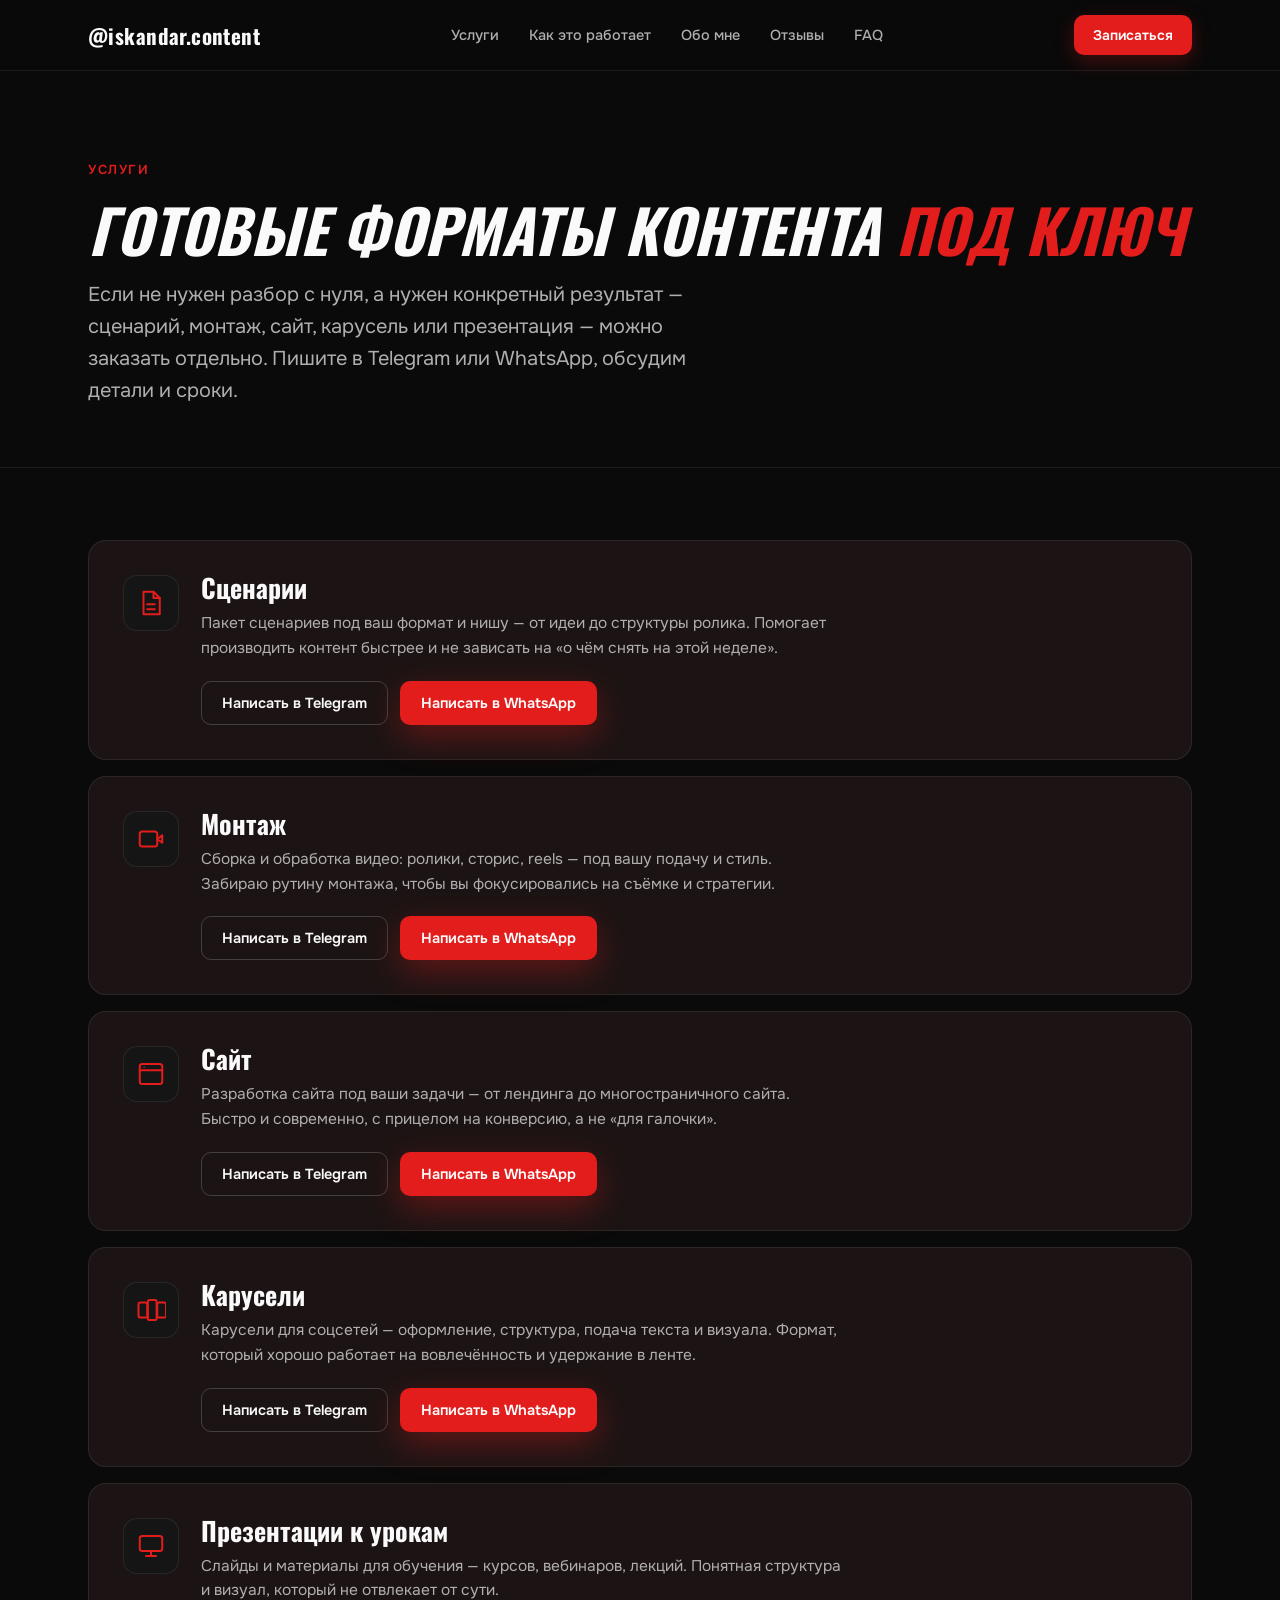
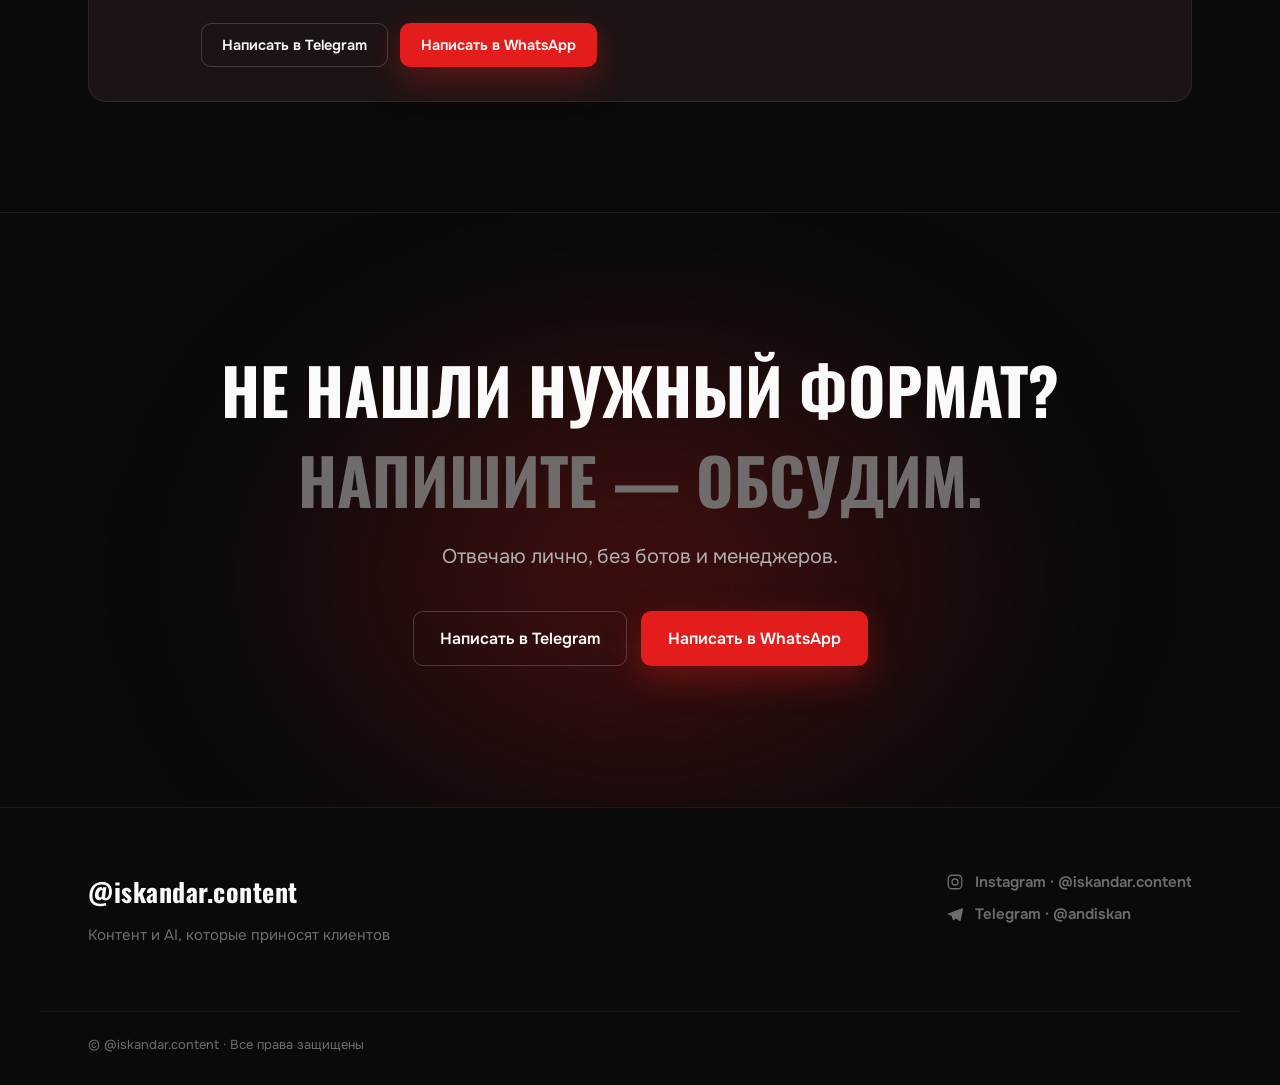
==== uslugi.html @ f9797724 "Split into two pages: index.html (consultation) + uslugi.html (services with Telegram/WhatsApp order" ====
<!DOCTYPE html>
<html lang="ru">
<head>
<meta charset="UTF-8">
<meta name="viewport" content="width=device-width, initial-scale=1.0">
<title>Услуги — Искандар | Контент-маркетолог · AI-специалист</title>
<meta name="description" content="Сценарии, монтаж, сайты, карусели и презентации к урокам — заказать можно в Telegram или WhatsApp.">
<link rel="preconnect" href="https://fonts.googleapis.com">
<link rel="preconnect" href="https://fonts.gstatic.com" crossorigin>
<link href="https://fonts.googleapis.com/css2?family=Oswald:wght@500;600;700;800&family=Onest:wght@400;500;600;700&display=swap" rel="stylesheet">
<link rel="stylesheet" href="css/style.css">
</head>
<body>

<!-- ============ HEADER ============ -->
<header class="site-header">
  <div class="wrap header-inner">
    <a href="index.html#top" class="logo">@iskandar.content</a>
    <nav class="main-nav">
      <a href="uslugi.html#top" class="nav-link">
        <span class="nav-link-label">Услуги</span>
        <span class="nav-link-popup"><span class="nav-link-popup-inner">
          <svg width="20" height="20" viewBox="0 0 24 24" fill="none" stroke="#E31C1C" stroke-width="1.7" stroke-linecap="round" stroke-linejoin="round"><rect x="3" y="7" width="18" height="13" rx="2"/><path d="M8 7V5a2 2 0 0 1 2-2h4a2 2 0 0 1 2 2v2"/></svg>
        </span></span>
      </a>
      <a href="index.html#process" class="nav-link">
        <span class="nav-link-label">Как это работает</span>
        <span class="nav-link-popup"><span class="nav-link-popup-inner">
          <svg width="20" height="20" viewBox="0 0 24 24" fill="none" stroke="#E31C1C" stroke-width="1.7" stroke-linecap="round" stroke-linejoin="round"><circle cx="12" cy="12" r="9"/><path d="m10 8 4 4-4 4"/></svg>
        </span></span>
      </a>
      <a href="index.html#about" class="nav-link">
        <span class="nav-link-label">Обо мне</span>
        <span class="nav-link-popup"><span class="nav-link-popup-inner">
          <svg width="20" height="20" viewBox="0 0 24 24" fill="none" stroke="#E31C1C" stroke-width="1.7" stroke-linecap="round" stroke-linejoin="round"><circle cx="12" cy="8" r="4"/><path d="M4 20c0-4.4 3.6-6 8-6s8 1.6 8 6"/></svg>
        </span></span>
      </a>
      <a href="index.html#objections" class="nav-link">
        <span class="nav-link-label">Отзывы</span>
        <span class="nav-link-popup"><span class="nav-link-popup-inner">
          <svg width="20" height="20" viewBox="0 0 24 24" fill="none" stroke="#E31C1C" stroke-width="1.7" stroke-linecap="round" stroke-linejoin="round"><path d="M4 5h16v11H8l-4 4V5Z"/></svg>
        </span></span>
      </a>
      <a href="index.html#faq" class="nav-link">
        <span class="nav-link-label">FAQ</span>
        <span class="nav-link-popup"><span class="nav-link-popup-inner">
          <svg width="20" height="20" viewBox="0 0 24 24" fill="none" stroke="#E31C1C" stroke-width="1.7" stroke-linecap="round" stroke-linejoin="round"><circle cx="12" cy="12" r="9"/><path d="M9.2 9a2.8 2.8 0 1 1 4.6 2.1c-.9.7-1.3 1.2-1.3 2.4"/><circle cx="12" cy="17" r="0.6" fill="#E31C1C" stroke="none"/></svg>
        </span></span>
      </a>
    </nav>
    <a href="https://t.me/andiskan" target="_blank" rel="noopener" class="btn btn-primary btn-sm">Записаться</a>
  </div>
</header>

<main id="top">

  <!-- ============ SERVICES HERO ============ -->
  <section class="services-hero">
    <div class="wrap">
      <div class="eyebrow" data-reveal>Услуги</div>
      <h1 data-reveal style="--delay:60ms">Готовые форматы контента <span class="accent-text">под ключ</span></h1>
      <p class="lead" data-reveal style="--delay:120ms">Если не нужен разбор с нуля, а нужен конкретный результат — сценарий, монтаж, сайт, карусель или презентация — можно заказать отдельно. Пишите в Telegram или WhatsApp, обсудим детали и сроки.</p>
    </div>
  </section>

  <!-- ============ SERVICES LIST ============ -->
  <section class="services-list">
    <div class="wrap services-list-inner">

      <div class="service-block" data-reveal>
        <div class="service-block-icon">
          <svg width="30" height="30" viewBox="0 0 24 24" fill="none" stroke="#E31C1C" stroke-width="1.6" stroke-linecap="round" stroke-linejoin="round"><path d="M14 3v5h5"/><path d="M6 3h8l5 5v13H6z"/><path d="M9 13h6M9 17h6"/></svg>
        </div>
        <div class="service-block-body">
          <h2>Сценарии</h2>
          <p>Пакет сценариев под ваш формат и нишу — от идеи до структуры ролика. Помогает производить контент быстрее и не зависать на «о чём снять на этой неделе».</p>
          <div class="service-block-cta">
            <a href="https://t.me/andiskan" target="_blank" rel="noopener" class="btn btn-outline">Написать в Telegram</a>
            <a href="https://wa.me/992874570606" target="_blank" rel="noopener" class="btn btn-primary" data-wa-service="Сценарии">Написать в WhatsApp</a>
          </div>
        </div>
      </div>

      <div class="service-block" data-reveal style="--delay:60ms">
        <div class="service-block-icon">
          <svg width="30" height="30" viewBox="0 0 24 24" fill="none" stroke="#E31C1C" stroke-width="1.6" stroke-linecap="round" stroke-linejoin="round"><rect x="3" y="6" width="14" height="12" rx="2"/><path d="m21 9-4 3 4 3V9Z"/></svg>
        </div>
        <div class="service-block-body">
          <h2>Монтаж</h2>
          <p>Сборка и обработка видео: ролики, сторис, reels — под вашу подачу и стиль. Забираю рутину монтажа, чтобы вы фокусировались на съёмке и стратегии.</p>
          <div class="service-block-cta">
            <a href="https://t.me/andiskan" target="_blank" rel="noopener" class="btn btn-outline">Написать в Telegram</a>
            <a href="https://wa.me/992874570606" target="_blank" rel="noopener" class="btn btn-primary" data-wa-service="Монтаж">Написать в WhatsApp</a>
          </div>
        </div>
      </div>

      <div class="service-block" data-reveal style="--delay:120ms">
        <div class="service-block-icon">
          <svg width="30" height="30" viewBox="0 0 24 24" fill="none" stroke="#E31C1C" stroke-width="1.6" stroke-linecap="round" stroke-linejoin="round"><rect x="3" y="4" width="18" height="16" rx="2"/><path d="M3 9h18"/><circle cx="6.5" cy="6.5" r="0.6" fill="#E31C1C" stroke="none"/></svg>
        </div>
        <div class="service-block-body">
          <h2>Сайт</h2>
          <p>Разработка сайта под ваши задачи — от лендинга до многостраничного сайта. Быстро и современно, с прицелом на конверсию, а не «для галочки».</p>
          <div class="service-block-cta">
            <a href="https://t.me/andiskan" target="_blank" rel="noopener" class="btn btn-outline">Написать в Telegram</a>
            <a href="https://wa.me/992874570606" target="_blank" rel="noopener" class="btn btn-primary" data-wa-service="Сайт">Написать в WhatsApp</a>
          </div>
        </div>
      </div>

      <div class="service-block" data-reveal style="--delay:180ms">
        <div class="service-block-icon">
          <svg width="30" height="30" viewBox="0 0 24 24" fill="none" stroke="#E31C1C" stroke-width="1.6" stroke-linecap="round" stroke-linejoin="round"><rect x="2" y="6" width="7" height="12" rx="1.5"/><rect x="9.5" y="4" width="7" height="16" rx="1.5"/><rect x="17" y="6" width="7" height="12" rx="1.5"/></svg>
        </div>
        <div class="service-block-body">
          <h2>Карусели</h2>
          <p>Карусели для соцсетей — оформление, структура, подача текста и визуала. Формат, который хорошо работает на вовлечённость и удержание в ленте.</p>
          <div class="service-block-cta">
            <a href="https://t.me/andiskan" target="_blank" rel="noopener" class="btn btn-outline">Написать в Telegram</a>
            <a href="https://wa.me/992874570606" target="_blank" rel="noopener" class="btn btn-primary" data-wa-service="Карусели">Написать в WhatsApp</a>
          </div>
        </div>
      </div>

      <div class="service-block" data-reveal style="--delay:240ms">
        <div class="service-block-icon">
          <svg width="30" height="30" viewBox="0 0 24 24" fill="none" stroke="#E31C1C" stroke-width="1.6" stroke-linecap="round" stroke-linejoin="round"><rect x="3" y="4" width="18" height="12" rx="2"/><path d="M8 20h8M12 16v4"/></svg>
        </div>
        <div class="service-block-body">
          <h2>Презентации к урокам</h2>
          <p>Слайды и материалы для обучения — курсов, вебинаров, лекций. Понятная структура и визуал, который не отвлекает от сути.</p>
          <div class="service-block-cta">
            <a href="https://t.me/andiskan" target="_blank" rel="noopener" class="btn btn-outline">Написать в Telegram</a>
            <a href="https://wa.me/992874570606" target="_blank" rel="noopener" class="btn btn-primary" data-wa-service="Презентации к урокам">Написать в WhatsApp</a>
          </div>
        </div>
      </div>

    </div>
  </section>

  <!-- ============ SERVICES FINAL CTA ============ -->
  <section class="final-cta">
    <div class="final-cta-glow" aria-hidden="true"></div>
    <div class="wrap wrap-cta">
      <h2 data-reveal>Не нашли нужный формат?<br><span class="muted-line">Напишите — обсудим.</span></h2>
      <p class="lead" data-reveal style="--delay:80ms">Отвечаю лично, без ботов и менеджеров.</p>
      <div class="hero-cta" style="justify-content:center" data-reveal style="--delay:140ms">
        <a href="https://t.me/andiskan" target="_blank" rel="noopener" class="btn btn-outline btn-lg">Написать в Telegram</a>
        <a href="https://wa.me/992874570606" target="_blank" rel="noopener" class="btn btn-primary btn-lg" data-wa-service="Консультацию по услугам">Написать в WhatsApp</a>
      </div>
    </div>
  </section>

</main>

<!-- ============ FOOTER ============ -->
<footer class="site-footer">
  <div class="wrap footer-inner">
    <div class="footer-brand">
      <div class="footer-logo">@iskandar.content</div>
      <div class="footer-tag">Контент и AI, которые приносят клиентов</div>
    </div>
    <div class="footer-socials">
      <a href="https://instagram.com/iskandar.content" target="_blank" rel="noopener">
        <svg width="18" height="18" viewBox="0 0 24 24" fill="none" stroke="currentColor" stroke-width="1.8"><rect x="3" y="3" width="18" height="18" rx="5"/><circle cx="12" cy="12" r="4"/><circle cx="17.5" cy="6.5" r="0.7" fill="currentColor" stroke="none"/></svg>
        Instagram · @iskandar.content
      </a>
      <a href="https://t.me/andiskan" target="_blank" rel="noopener">
        <svg width="18" height="18" viewBox="0 0 24 24" fill="currentColor"><path d="M21.5 4.3 2.9 11.4c-1 .4-1 1.1-.2 1.3l4.7 1.5 1.8 5.6c.2.6.1.8.7.8.5 0 .7-.2 1-.5l2.3-2.2 4.7 3.5c.9.5 1.5.2 1.7-.8l3.1-14.5c.3-1.3-.5-1.9-1.9-1.3Z"/></svg>
        Telegram · @andiskan
      </a>
    </div>
  </div>
  <div class="wrap footer-bottom">© @iskandar.content · Все права защищены</div>
</footer>

<!-- ============ MOBILE STICKY CTA ============ -->
<div class="mobile-cta">
  <a href="https://t.me/andiskan" target="_blank" rel="noopener" class="btn btn-primary">Написать в Telegram →</a>
</div>

<script src="js/script.js"></script>
</body>
</html>
---- css/style.css ----
:root {
  --bg-base: #0A0A0A;
  --bg-elevated: #151515;
  --bg-card-dark: #1C1414;
  --border-subtle: rgba(255,255,255,0.08);
  --border-accent: rgba(230,30,30,0.4);

  --text-primary: #FAFAFA;
  --text-secondary: #B0AEAE;
  --text-muted: #706C6C;

  --accent: #E31C1C;
  --accent-hover: #c81717;
  --accent-soft: rgba(227,28,28,0.12);

  --font-head: 'Oswald', sans-serif;
  --font-body: 'Onest', system-ui, sans-serif;
}

* { box-sizing: border-box; }
html { scroll-behavior: smooth; }
body {
  margin: 0;
  background: var(--bg-base);
  color: var(--text-primary);
  font-family: var(--font-body);
  -webkit-font-smoothing: antialiased;
  text-rendering: optimizeLegibility;
  overflow-x: hidden;
}
a { color: inherit; }
::selection { background: var(--accent); color: #fff; }

.wrap {
  max-width: 1200px;
  margin: 0 auto;
  padding: 0 clamp(20px, 5vw, 48px);
}
.wrap-narrow { max-width: 900px; }
.wrap-cta { max-width: 960px; text-align: center; }

.accent-text { color: var(--accent); }

/* ---------- Buttons ---------- */
.btn {
  position: relative;
  display: inline-flex;
  align-items: center;
  justify-content: center;
  font-family: var(--font-body);
  font-weight: 600;
  text-decoration: none;
  border-radius: 10px;
  transition: background 0.2s ease, border-color 0.2s ease, transform 0.2s ease;
  cursor: pointer;
  border: 1px solid transparent;
}
.btn-primary {
  background: var(--accent);
  color: #fff;
  box-shadow: 0 12px 34px rgba(227,28,28,0.35);
}
.btn-primary:hover { background: var(--accent-hover); transform: translateY(-2px); }
.btn-outline {
  background: transparent;
  color: var(--text-primary);
  border-color: rgba(255,255,255,0.18);
}
.btn-outline:hover { border-color: var(--border-accent); }
.btn-lg { font-size: 16px; padding: 16px 26px; }
.btn-sm { font-size: 14px; padding: 10px 18px; box-shadow: 0 6px 20px rgba(227,28,28,0.28); }

/* ---------- Header ---------- */
.site-header {
  position: sticky;
  top: 0;
  z-index: 60;
  background: rgba(10,10,10,0.72);
  backdrop-filter: blur(18px);
  -webkit-backdrop-filter: blur(18px);
  border-bottom: 1px solid var(--border-subtle);
}
.header-inner {
  display: flex;
  align-items: center;
  justify-content: space-between;
  gap: 24px;
  padding-top: 15px;
  padding-bottom: 15px;
}
.logo {
  font-family: var(--font-head);
  font-weight: 700;
  font-size: 21px;
  letter-spacing: 0.02em;
  text-decoration: none;
}
.main-nav {
  display: flex;
  gap: 30px;
  font-size: 14.5px;
  font-weight: 500;
  color: var(--text-secondary);
}

/* ---------- Nav links — same hover-reveal effect as social links, popup opens downward ---------- */
.nav-link {
  position: relative;
  z-index: 5;
  text-decoration: none;
  color: inherit;
  display: inline-block;
  transition: opacity 0.2s ease;
}
.main-nav:hover .nav-link:not(:hover) { opacity: 0.5; }
.nav-link-label { transition: color 0.2s ease; }
.nav-link:hover .nav-link-label { color: var(--text-primary); }

.nav-link-popup {
  position: absolute;
  top: 100%;
  left: 50%;
  width: 44px;
  height: 44px;
  margin-top: 10px;
  display: flex;
  align-items: center;
  justify-content: center;
  background: rgba(21,21,21,0.95);
  border: 1px solid var(--border-subtle);
  border-radius: 12px;
  box-shadow: 0 12px 28px rgba(0,0,0,0.5);
  opacity: 0;
  filter: blur(4px);
  pointer-events: none;
  transform: translate(-50%, -10px) rotate(0deg) scale(0.85);
  transition: opacity 0.2s ease, transform 0.2s ease, filter 0.2s ease;
}
.nav-link:nth-child(1) .nav-link-popup { --rot: -8deg; }
.nav-link:nth-child(2) .nav-link-popup { --rot: 6deg; }
.nav-link:nth-child(3) .nav-link-popup { --rot: -6deg; }
.nav-link:nth-child(4) .nav-link-popup { --rot: 8deg; }
.nav-link:nth-child(5) .nav-link-popup { --rot: -5deg; }
.nav-link:hover .nav-link-popup {
  opacity: 1;
  filter: blur(0);
  transform: translate(-50%, 6px) rotate(var(--rot, 0deg)) scale(1);
}
.nav-link-popup-inner { display: flex; transition: transform 0.2s ease; }
.nav-link-popup.is-bouncing .nav-link-popup-inner { animation: socialBounce 0.3s ease; }
@media (prefers-reduced-motion: reduce) {
  .nav-link-popup { transition: none; }
  .nav-link-popup.is-bouncing .nav-link-popup-inner { animation: none; }
}

/* ---------- Reveal animation ---------- */
[data-reveal] {
  opacity: 0;
  transform: translateY(16px);
  transition: opacity 0.7s cubic-bezier(.2,.7,.2,1), transform 0.7s cubic-bezier(.2,.7,.2,1);
  transition-delay: var(--delay, 0ms);
}
[data-reveal].is-visible {
  opacity: 1;
  transform: none;
}

/* ---------- Hero ---------- */
.hero { position: relative; overflow: hidden; }
/* Лёгкий CSS-фон вместо WebGL-шейдера — без внешних библиотек и CDN,
   не тормозит и не зависит от скорости сети/устройства. */
.hero-aurora {
  position: absolute;
  inset: 0;
  z-index: 0;
  overflow: hidden;
  pointer-events: none;
  mask-image: linear-gradient(to bottom, black 60%, transparent 100%);
  -webkit-mask-image: linear-gradient(to bottom, black 60%, transparent 100%);
}
.hero-aurora::before,
.hero-aurora::after {
  content: '';
  position: absolute;
  width: 70%;
  height: 140%;
  border-radius: 50%;
  filter: blur(90px);
  opacity: 0.55;
  will-change: transform;
}
.hero-aurora::before {
  top: -35%;
  left: -15%;
  background: radial-gradient(circle, rgba(227,28,28,0.55) 0%, transparent 70%);
  animation: auroraDrift1 18s ease-in-out infinite;
}
.hero-aurora::after {
  top: -15%;
  right: -25%;
  background: radial-gradient(circle, rgba(158,20,20,0.5) 0%, transparent 70%);
  animation: auroraDrift2 22s ease-in-out infinite;
}
@keyframes auroraDrift1 {
  0%, 100% { transform: translate(0, 0) scale(1); }
  50% { transform: translate(6%, 8%) scale(1.15); }
}
@keyframes auroraDrift2 {
  0%, 100% { transform: translate(0, 0) scale(1); }
  50% { transform: translate(-8%, 6%) scale(1.1); }
}
@media (prefers-reduced-motion: reduce) {
  .hero-aurora::before, .hero-aurora::after { animation: none; }
}
.hero-inner {
  display: flex;
  flex-wrap: wrap;
  gap: clamp(32px, 5vw, 56px);
  align-items: center;
  padding-top: clamp(40px, 7vw, 84px);
  padding-bottom: clamp(48px, 7vw, 96px);
  position: relative;
  z-index: 1;
}
.hero-left { flex: 1 1 460px; min-width: min(100%, 420px); }
.badge {
  display: inline-flex;
  align-items: center;
  gap: 8px;
  padding: 7px 14px;
  background: var(--accent-soft);
  border: 1px solid var(--border-accent);
  border-radius: 100px;
  font-size: 12px;
  font-weight: 600;
  letter-spacing: 0.1em;
  color: #FF6B6B;
  text-transform: uppercase;
  margin-bottom: 26px;
}
.badge-dot {
  width: 6px; height: 6px; border-radius: 50%;
  background: var(--accent);
  box-shadow: 0 0 10px var(--accent);
}
.hero-left h1 {
  margin: 0;
  font-family: var(--font-head);
  font-weight: 800;
  font-style: italic;
  font-size: clamp(40px, 6.4vw, 88px);
  line-height: 0.98;
  letter-spacing: 0.005em;
  text-transform: uppercase;
}
.lead {
  margin: 26px 0 0;
  max-width: 520px;
  font-size: clamp(17px, 2vw, 20px);
  line-height: 1.6;
  color: var(--text-secondary);
}
.hero-cta { display: flex; flex-wrap: wrap; gap: 14px; margin-top: 34px; }
.trust-row {
  display: flex; flex-wrap: wrap; gap: 10px 22px;
  margin-top: 30px;
  font-size: 13px; font-weight: 600; letter-spacing: 0.02em;
  color: var(--text-muted);
}
.trust-row span { display: inline-flex; align-items: center; gap: 8px; }
.trust-row i { width: 5px; height: 5px; border-radius: 50%; background: var(--accent); display: inline-block; }

.hero-right { flex: 1 1 380px; min-width: min(100%, 320px); position: relative; }
.hero-photo-wrap { position: relative; }
.hero-photo-glow {
  position: absolute;
  inset: -6% -4% -6% 8%;
  background: radial-gradient(ellipse at 60% 40%, rgba(227,28,28,0.32) 0%, transparent 65%);
  filter: blur(50px);
  z-index: 0;
}
.hero-photo {
  position: relative;
  z-index: 1;
  display: block;
  width: 100%;
  height: min(64vh, 560px);
  border: 1px solid var(--border-subtle);
  border-radius: 18px;
  background: var(--bg-elevated);
  object-fit: cover;
}
.photo-placeholder {
  display: flex;
  align-items: center;
  justify-content: center;
  text-align: center;
  border: 1px dashed rgba(255,255,255,0.2);
  color: var(--text-muted);
  font-size: 14px;
  line-height: 1.5;
  padding: 24px;
}
.analytics-chip {
  position: absolute;
  left: -14px;
  bottom: 64px;
  background: rgba(21,21,21,0.82);
  backdrop-filter: blur(10px);
  border: 1px solid rgba(255,255,255,0.1);
  border-radius: 14px;
  padding: 14px 16px;
  box-shadow: 0 20px 50px rgba(0,0,0,0.5);
  z-index: 2;
}
.analytics-label {
  font-size: 11px; font-weight: 600; letter-spacing: 0.08em;
  text-transform: uppercase; color: var(--text-muted); margin-bottom: 8px;
}
.analytics-caption { font-size: 12px; font-weight: 600; color: var(--text-secondary); margin-top: 6px; }
.analytics-caption .up { color: #4ade80; }

.social-row { display: flex; flex-wrap: wrap; gap: 10px; margin-top: 18px; }
.social-pill {
  display: inline-flex; align-items: center; gap: 9px;
  padding: 9px 14px;
  background: rgba(21,21,21,0.7);
  border: 1px solid rgba(255,255,255,0.1);
  border-radius: 100px;
  text-decoration: none;
  font-size: 13px; font-weight: 600; color: var(--text-secondary);
  transition: border-color 0.2s ease, color 0.2s ease;
}
.social-pill:hover { border-color: var(--border-accent); color: var(--text-primary); }

/* ---------- Social links — hover-reveal icon (adapted from framer-motion component) ---------- */
.social-links {
  display: flex;
  align-items: center;
  gap: 4px;
  margin-top: 18px;
}
.social-link {
  position: relative;
  z-index: 5;
  display: inline-block;
  padding: 9px 14px;
  text-decoration: none;
  border-radius: 100px;
  background: rgba(21,21,21,0.7);
  border: 1px solid rgba(255,255,255,0.1);
  transition: opacity 0.2s ease, border-color 0.2s ease;
}
.social-links:hover .social-link:not(:hover) { opacity: 0.5; }
.social-link:hover { border-color: var(--border-accent); }
.social-link-label {
  font-size: 13px; font-weight: 600; color: var(--text-secondary);
  transition: color 0.2s ease;
}
.social-link:hover .social-link-label { color: var(--text-primary); }

.social-link-popup {
  position: absolute;
  bottom: 100%;
  left: 50%;
  width: 56px;
  height: 56px;
  margin-bottom: 4px;
  display: flex;
  align-items: center;
  justify-content: center;
  background: rgba(21,21,21,0.92);
  border: 1px solid var(--border-subtle);
  border-radius: 16px;
  box-shadow: 0 16px 34px rgba(0,0,0,0.55);
  opacity: 0;
  filter: blur(4px);
  pointer-events: none;
  transform: translate(-50%, 10px) rotate(0deg) scale(0.85);
  transition: opacity 0.2s ease, transform 0.2s ease, filter 0.2s ease;
}
.social-link:nth-child(1) .social-link-popup { --rot: -6deg; }
.social-link:nth-child(2) .social-link-popup { --rot: 6deg; }
.social-link:hover .social-link-popup {
  opacity: 1;
  filter: blur(0);
  transform: translate(-50%, -6px) rotate(var(--rot, 0deg)) scale(1);
}
.social-link-popup-inner { display: flex; transition: transform 0.2s ease; }
.social-link-popup.is-bouncing .social-link-popup-inner { animation: socialBounce 0.3s ease; }
@keyframes socialBounce {
  0% { transform: scale(1); }
  50% { transform: scale(1.3); }
  100% { transform: scale(1); }
}
@media (prefers-reduced-motion: reduce) {
  .social-link-popup { transition: none; }
  .social-link-popup.is-bouncing .social-link-popup-inner { animation: none; }
}

/* ---------- Advantages strip ---------- */
.advantages { border-top: 1px solid var(--border-subtle); border-bottom: 1px solid var(--border-subtle); }
.advantages-grid {
  display: grid;
  grid-template-columns: repeat(auto-fit, minmax(230px, 1fr));
  gap: clamp(28px, 3vw, 44px);
  padding-top: clamp(40px, 5vw, 64px);
  padding-bottom: clamp(40px, 5vw, 64px);
}
.advantage { display: flex; flex-direction: column; gap: 12px; }
.advantage-title { font-size: 17px; font-weight: 600; }
.advantage-text { font-size: 14.5px; line-height: 1.55; color: var(--text-muted); }

/* ---------- Section heading shared ---------- */
h2 {
  margin: 0 0 clamp(32px, 4vw, 52px);
  font-family: var(--font-head);
  font-weight: 700;
  font-size: clamp(30px, 4.4vw, 54px);
  line-height: 1;
  text-transform: uppercase;
}

/* ---------- For whom ---------- */
.for-whom { padding-top: clamp(72px, 10vw, 130px); padding-bottom: clamp(72px, 10vw, 130px); }
.for-whom-grid {
  display: grid;
  grid-template-columns: repeat(auto-fit, minmax(300px, 1fr));
  gap: 16px;
}
.for-whom-card {
  display: flex; gap: 16px; align-items: flex-start;
  padding: 26px;
  background: var(--bg-card-dark);
  border: 1px solid var(--border-subtle);
  border-radius: 16px;
  transition: border-color 0.2s ease;
}
.for-whom-card:hover { border-color: var(--border-accent); }
.for-whom-card svg { flex: none; margin-top: 2px; }
.for-whom-card span { font-size: 17px; line-height: 1.5; }

/* ---------- About ---------- */
.about { border-top: 1px solid var(--border-subtle); }
.about-inner {
  display: flex;
  flex-wrap: wrap;
  gap: clamp(36px, 5vw, 72px);
  align-items: flex-start;
  padding-top: clamp(72px, 10vw, 130px);
  padding-bottom: clamp(72px, 10vw, 130px);
}
.about-text { flex: 1 1 440px; min-width: min(100%, 340px); }
.eyebrow {
  font-size: 13px; font-weight: 600; letter-spacing: 0.12em;
  text-transform: uppercase; color: var(--accent); margin-bottom: 20px;
}
.about-text h2 { margin: 0 0 28px; font-size: clamp(28px, 4vw, 50px); line-height: 1.02; }
.about-text p { margin: 0 0 18px; font-size: 17px; line-height: 1.7; color: var(--text-secondary); }
.about-text p:last-child { margin-bottom: 0; }
.about-facts { flex: 1 1 300px; min-width: min(100%, 280px); display: flex; flex-direction: column; gap: 14px; }
.fact-card {
  padding: 24px;
  background: var(--bg-elevated);
  border: 1px solid var(--border-subtle);
  border-left: 3px solid var(--accent);
  border-radius: 14px;
  font-size: 16px; font-weight: 600;
}

/* ---------- Services (уходит на uslugi.html, но стили общие для сайта) ---------- */
.services { border-top: 1px solid var(--border-subtle); }
.services .wrap { padding-top: clamp(72px, 10vw, 130px); padding-bottom: clamp(72px, 10vw, 130px); }
.services-grid {
  display: grid;
  grid-template-columns: repeat(auto-fit, minmax(200px, 1fr));
  gap: 16px;
}
.service-card {
  display: flex;
  flex-direction: column;
  gap: 12px;
  padding: 26px;
  background: var(--bg-card-dark);
  border: 1px solid var(--border-subtle);
  border-radius: 16px;
  transition: border-color 0.2s ease;
}
.service-card:hover { border-color: var(--border-accent); }
.service-title { font-size: 17px; font-weight: 600; color: var(--text-primary); }
.service-text { font-size: 14.5px; line-height: 1.55; color: var(--text-muted); }

/* ---------- Services page (uslugi.html) ---------- */
.services-hero { padding-top: clamp(56px, 8vw, 90px); padding-bottom: clamp(40px, 5vw, 60px); }
.services-hero h1 {
  margin: 14px 0 0;
  font-family: var(--font-head);
  font-weight: 800;
  font-style: italic;
  font-size: clamp(34px, 5vw, 60px);
  line-height: 1.02;
  letter-spacing: 0.005em;
  text-transform: uppercase;
}
.services-hero .lead { max-width: 620px; margin-top: 20px; }

.services-list { border-top: 1px solid var(--border-subtle); }
.services-list-inner {
  padding-top: clamp(48px, 6vw, 72px);
  padding-bottom: clamp(72px, 10vw, 110px);
  display: flex;
  flex-direction: column;
  gap: 16px;
}
.service-block {
  display: flex;
  gap: 22px;
  padding: clamp(24px, 3vw, 34px);
  background: var(--bg-card-dark);
  border: 1px solid var(--border-subtle);
  border-radius: 18px;
  transition: border-color 0.2s ease;
}
.service-block:hover { border-color: var(--border-accent); }
.service-block-icon {
  flex: none;
  width: 56px;
  height: 56px;
  display: flex;
  align-items: center;
  justify-content: center;
  border-radius: 14px;
  background: var(--bg-elevated);
  border: 1px solid var(--border-subtle);
}
.service-block-body { flex: 1; min-width: 0; }
.service-block-body h2 {
  margin: 0 0 10px;
  font-size: clamp(20px, 2.4vw, 26px);
  text-transform: none;
}
.service-block-body p {
  margin: 0 0 20px;
  font-size: 15.5px;
  line-height: 1.6;
  color: var(--text-secondary);
  max-width: 640px;
}
.service-block-cta { display: flex; flex-wrap: wrap; gap: 12px; }
.service-block-cta .btn { padding: 12px 20px; font-size: 14.5px; }
@media (max-width: 640px) {
  .service-block { flex-direction: column; }
}

/* ---------- Consult ---------- */
.consult { position: relative; border-top: 1px solid var(--border-subtle); overflow: hidden; }
.consult-glow {
  position: absolute;
  bottom: -10%; left: 50%; transform: translateX(-50%);
  width: 900px; height: 600px;
  background: radial-gradient(ellipse, rgba(227,28,28,0.16) 0%, transparent 65%);
  filter: blur(70px);
  pointer-events: none;
}
.consult-inner {
  position: relative; z-index: 1;
  padding-top: clamp(72px, 10vw, 130px);
  padding-bottom: clamp(72px, 10vw, 130px);
}
.consult-inner h2 { margin-bottom: 0; }
.consult-inner .lead { margin: 18px 0 40px; max-width: 640px; font-size: clamp(16px, 2vw, 19px); }

.topics-grid {
  display: grid;
  grid-template-columns: repeat(auto-fit, minmax(200px, 1fr));
  gap: 14px;
  margin-bottom: clamp(40px, 5vw, 60px);
}
.topic {
  display: flex; gap: 13px; align-items: center;
  padding: 18px 20px;
  background: rgba(21,21,21,0.6);
  border: 1px solid var(--border-subtle);
  border-radius: 14px;
}
.topic svg { flex: none; }
.topic-title { font-size: 15px; font-weight: 600; }
.topic-text { font-size: 13px; color: var(--text-muted); }

.tariffs {
  display: grid;
  grid-template-columns: repeat(auto-fit, minmax(320px, 1fr));
  gap: 22px;
  align-items: stretch;
}
.tariff-card {
  display: flex; flex-direction: column;
  padding: clamp(28px, 3vw, 38px);
  background: var(--bg-elevated);
  border: 1px solid var(--border-subtle);
  border-radius: 16px;
}
.tariff-name { font-size: 13px; font-weight: 600; letter-spacing: 0.1em; text-transform: uppercase; color: var(--text-muted); }
.tariff-price { margin: 14px 0 4px; font-family: var(--font-head); font-weight: 700; font-size: clamp(36px, 4vw, 48px); }
.tariff-tag {
  display: inline-block;
  font-size: 12px; font-weight: 700; letter-spacing: 0.04em; text-transform: uppercase;
  color: var(--text-muted);
  background: rgba(255,255,255,0.05);
  border: 1px solid rgba(255,255,255,0.1);
  border-radius: 100px;
  padding: 5px 12px;
  margin-bottom: 14px;
  width: fit-content;
}
.tariff-desc { margin: 0 0 24px; font-size: 15px; line-height: 1.6; color: var(--text-secondary); }
.tariff-list { list-style: none; margin: 0 0 30px; padding: 0; display: flex; flex-direction: column; gap: 13px; }
.tariff-list li {
  position: relative;
  padding-left: 30px;
  font-size: 15px; line-height: 1.45;
}
.tariff-list li::before {
  content: '';
  position: absolute; left: 0; top: 3px;
  width: 18px; height: 18px;
  background: url("data:image/svg+xml,%3Csvg xmlns='http://www.w3.org/2000/svg' viewBox='0 0 24 24' fill='none' stroke='%23706C6C' stroke-width='2.4' stroke-linecap='round' stroke-linejoin='round'%3E%3Cpath d='m5 12 5 5L20 6'/%3E%3C/svg%3E") no-repeat center / contain;
}
.tariff-list-vip li::before {
  background-image: url("data:image/svg+xml,%3Csvg xmlns='http://www.w3.org/2000/svg' viewBox='0 0 24 24' fill='none' stroke='%23E31C1C' stroke-width='2.4' stroke-linecap='round' stroke-linejoin='round'%3E%3Cpath d='m5 12 5 5L20 6'/%3E%3C/svg%3E");
}
.tariff-cta { margin-top: auto; text-align: center; padding: 15px; }

.tariff-vip {
  position: relative;
  background: var(--bg-card-dark);
  border: 1.5px solid rgba(230,30,30,0.55);
  box-shadow: 0 0 0 1px rgba(230,30,30,0.15), 0 24px 70px rgba(227,28,28,0.18);
}
.tariff-badge {
  position: absolute;
  top: -13px; left: clamp(28px, 3vw, 38px);
  background: var(--accent);
  color: #fff;
  font-size: 11px; font-weight: 700; letter-spacing: 0.08em; text-transform: uppercase;
  padding: 6px 13px;
  border-radius: 100px;
  box-shadow: 0 6px 18px rgba(227,28,28,0.4);
}
.tariff-name-vip { color: #FF6B6B; }
.tariff-tag-vip { color: #fff; background: rgba(227,28,28,0.9); }

/* ---------- Accordion (objections + FAQ) ---------- */
.objections, .faq { border-top: 1px solid var(--border-subtle); }
.objections .wrap, .faq .wrap { padding-top: clamp(72px, 10vw, 130px); padding-bottom: clamp(72px, 10vw, 130px); }
.acc-item { border-bottom: 1px solid var(--border-subtle); }
.acc-toggle {
  width: 100%;
  display: flex; justify-content: space-between; align-items: center; gap: 18px;
  background: none; border: none;
  padding: 24px 0;
  cursor: pointer; text-align: left;
  color: inherit;
  font: inherit;
}
.acc-q { font-weight: 600; font-size: clamp(16px, 2vw, 19px); line-height: 1.4; }
.faq .acc-q { font-size: clamp(15px, 1.8vw, 18px); }
.acc-icon {
  font-family: var(--font-head);
  font-size: 28px; line-height: 1; color: var(--accent);
  flex: none;
  transition: transform 0.3s ease;
}
.acc-toggle[aria-expanded="true"] .acc-icon { transform: rotate(45deg); }
.acc-body {
  max-height: 0;
  overflow: hidden;
  opacity: 0;
  transition: max-height 0.35s ease, opacity 0.3s ease;
}
.acc-body p {
  margin: 0;
  padding: 0 0 24px;
  font-size: 16px; line-height: 1.65;
  color: var(--text-secondary);
  max-width: 740px;
}
.faq .acc-body p { font-size: 15.5px; padding-bottom: 22px; }

/* ---------- Process ---------- */
.process { border-top: 1px solid var(--border-subtle); }
.process .wrap { padding-top: clamp(72px, 10vw, 130px); padding-bottom: clamp(72px, 10vw, 130px); }
.process h2 { margin-bottom: clamp(40px, 5vw, 64px); }
.process-grid {
  display: grid;
  grid-template-columns: repeat(auto-fit, minmax(260px, 1fr));
  gap: clamp(24px, 3vw, 40px);
}
.process-num {
  font-family: var(--font-head);
  font-weight: 700;
  font-size: clamp(52px, 6vw, 80px);
  line-height: 1;
  color: transparent;
  -webkit-text-stroke: 1.5px rgba(227,28,28,0.55);
  margin-bottom: 18px;
}
.process-title { font-size: 20px; font-weight: 600; margin-bottom: 10px; }
.process-text { font-size: 15.5px; line-height: 1.6; color: var(--text-secondary); }

/* ---------- Final CTA ---------- */
.final-cta { position: relative; border-top: 1px solid var(--border-subtle); overflow: hidden; }
.final-cta-glow {
  position: absolute;
  bottom: -20%; left: 50%; transform: translateX(-50%);
  width: 1000px; height: 700px;
  background: radial-gradient(ellipse, rgba(227,28,28,0.3) 0%, transparent 62%);
  filter: blur(80px);
  pointer-events: none;
}
.wrap-cta {
  position: relative; z-index: 1;
  padding-top: clamp(80px, 11vw, 150px);
  padding-bottom: clamp(80px, 11vw, 150px);
}
.wrap-cta h2 { font-size: clamp(30px, 5vw, 64px); line-height: 1.12; margin-bottom: 0; }
.muted-line { color: var(--text-muted); display: inline-block; margin-top: 0.28em; }
.wrap-cta .lead { margin: 26px auto 38px; max-width: 560px; text-align: center; }
.final-cta-note { margin-top: 20px; font-size: 13.5px; color: var(--text-muted); }

/* ---------- Footer ---------- */
.site-footer { border-top: 1px solid var(--border-subtle); background: var(--bg-base); }
.footer-inner {
  display: flex; flex-wrap: wrap; gap: 32px;
  justify-content: space-between; align-items: flex-start;
  padding-top: clamp(48px, 5vw, 72px);
  padding-bottom: clamp(48px, 5vw, 72px);
}
.footer-brand { max-width: 340px; }
.footer-logo { font-family: var(--font-head); font-weight: 700; font-size: 26px; letter-spacing: 0.02em; margin-bottom: 12px; }
.footer-tag { font-size: 15px; line-height: 1.6; color: var(--text-muted); }
.footer-socials { display: flex; flex-direction: column; gap: 12px; }
.footer-socials a {
  display: inline-flex; align-items: center; gap: 11px;
  text-decoration: none;
  font-size: 15px; font-weight: 600; color: var(--text-muted);
  transition: color 0.2s ease;
}
.footer-socials a:hover { color: var(--text-primary); }
.footer-bottom {
  margin-top: 0;
  padding-top: 24px;
  padding-bottom: clamp(20px, 3vw, 32px);
  border-top: 1px solid rgba(255,255,255,0.06);
  font-size: 13px; color: var(--text-muted);
}

/* ---------- Mobile sticky CTA ---------- */
.mobile-cta {
  display: none;
  position: fixed; left: 0; right: 0; bottom: 0; z-index: 70;
  padding: 12px 16px calc(12px + env(safe-area-inset-bottom));
  background: linear-gradient(to top, rgba(10,10,10,0.98), rgba(10,10,10,0.85));
  border-top: 1px solid var(--border-subtle);
  backdrop-filter: blur(12px);
}
.mobile-cta .btn { display: block; width: 100%; padding: 15px; font-size: 16px; }

/* ---------- Responsive ---------- */
@media (max-width: 860px) {
  .main-nav { display: none; }
  .mobile-cta { display: block; }
  body { padding-bottom: 76px; }
}
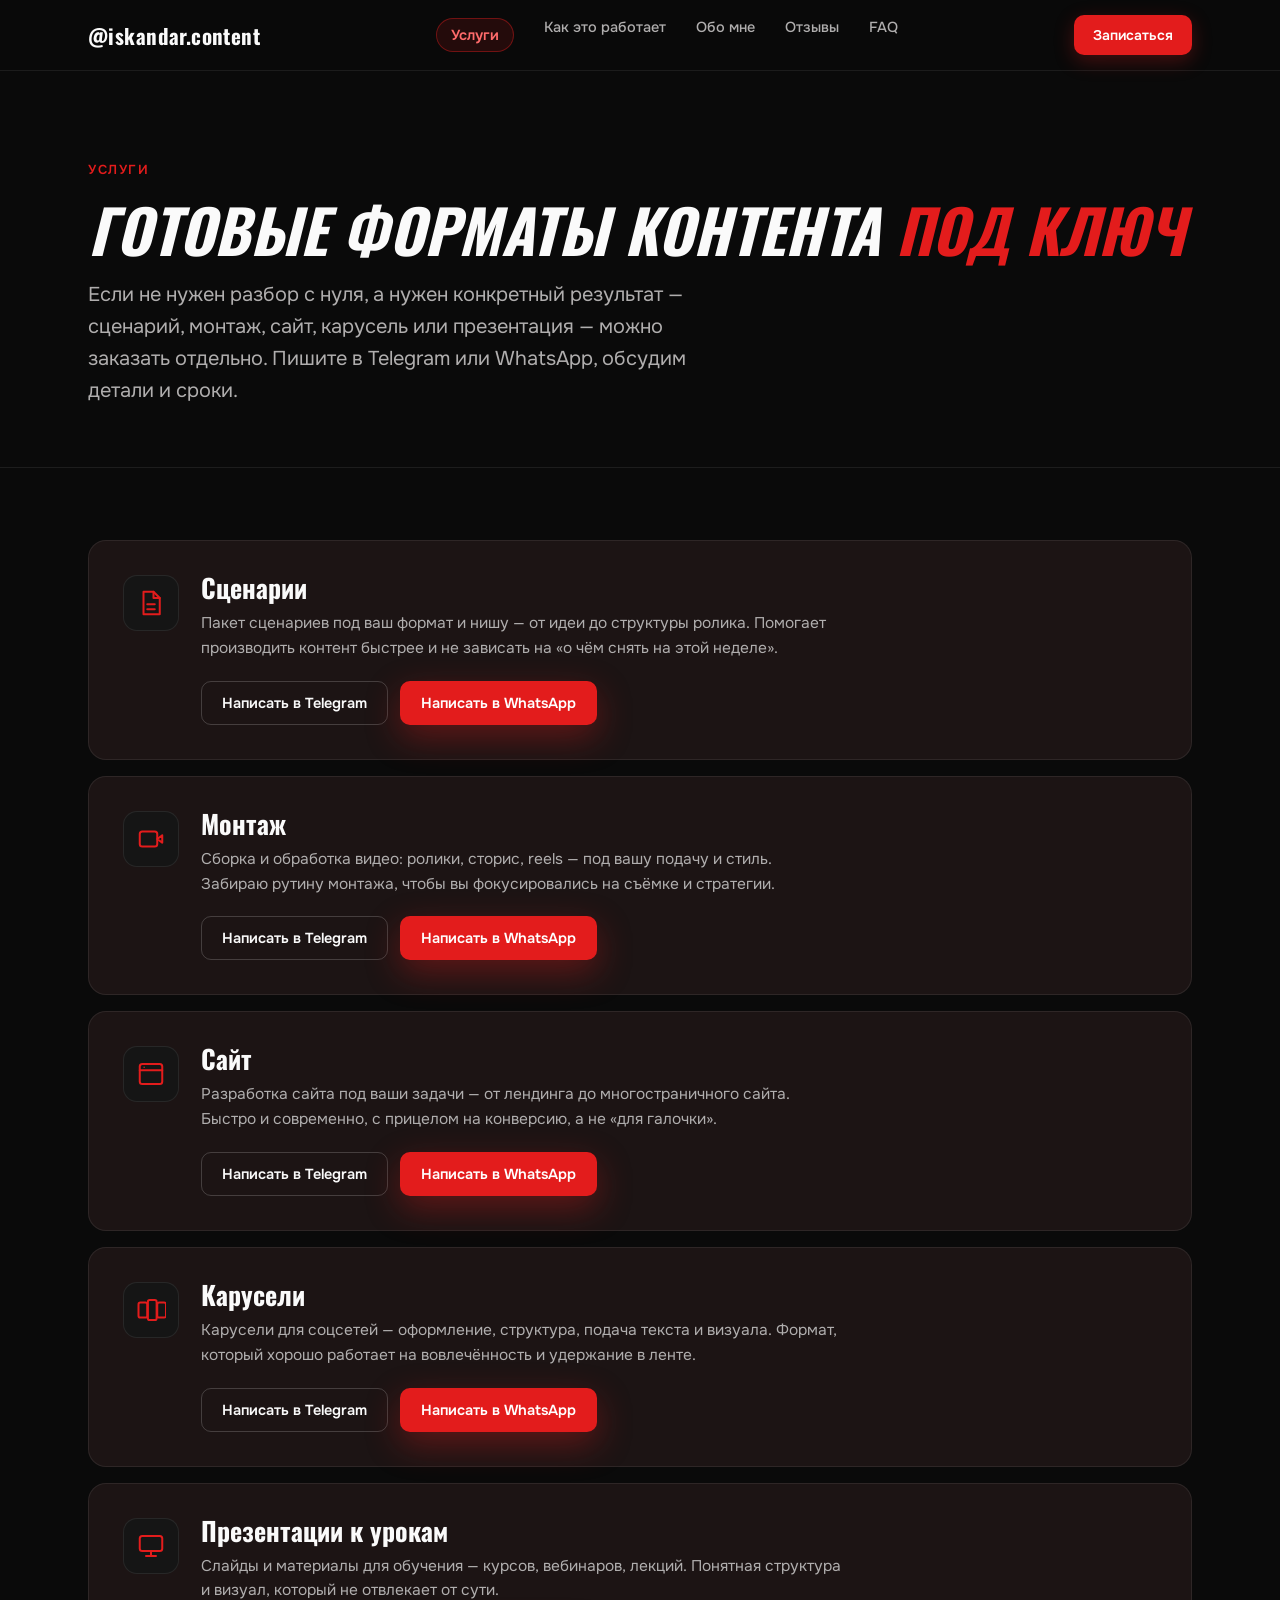
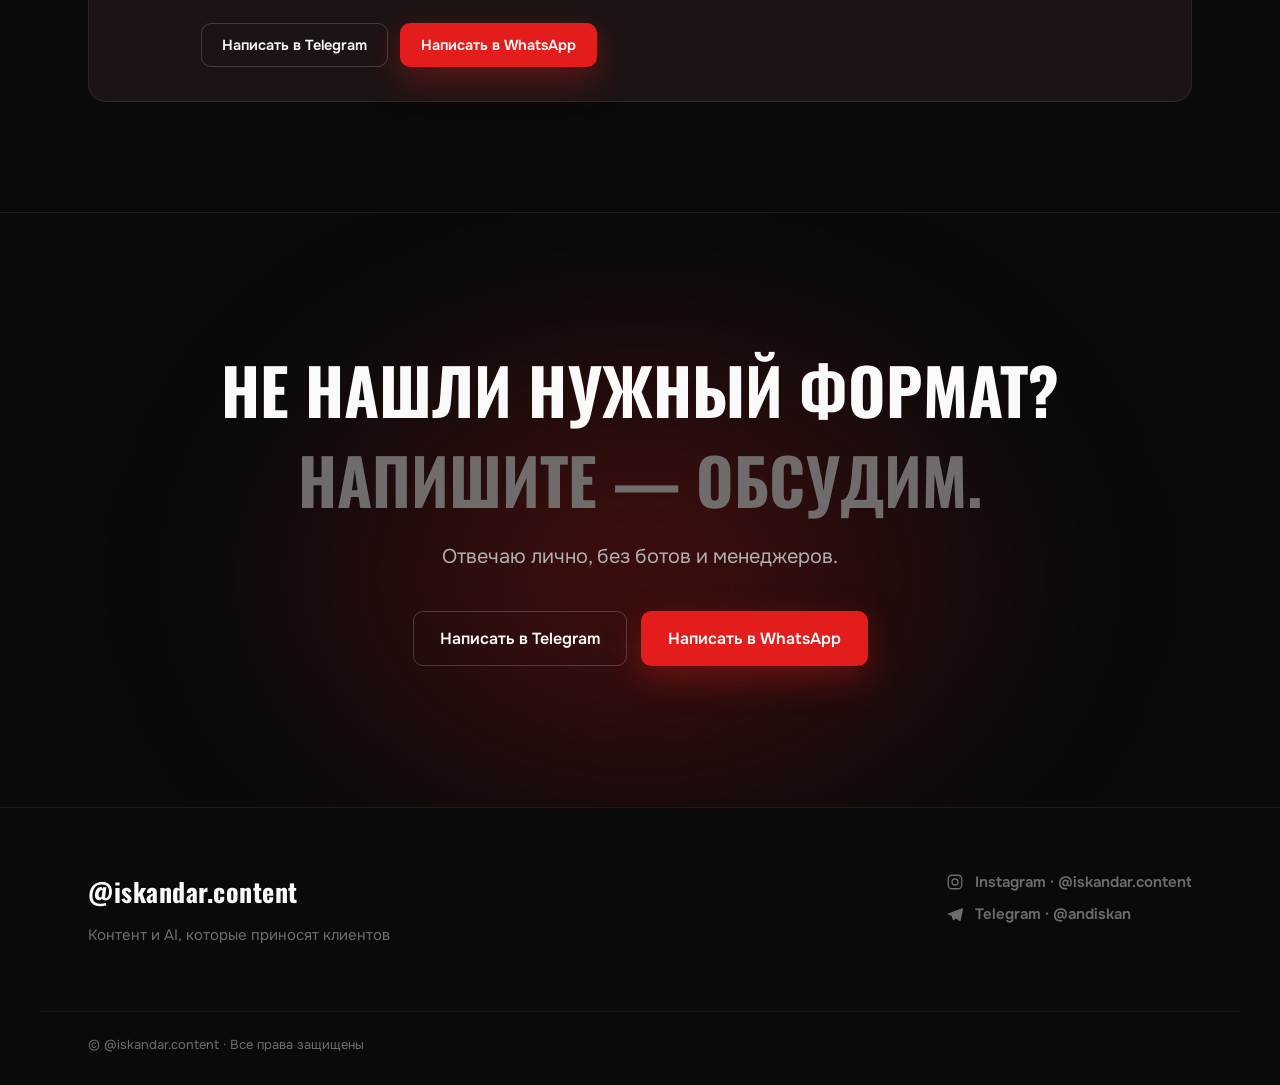
==== commit 91ad23c2: "Highlight 'Услуги' nav link as an accent pill — it's a separate page, not an in-page anchor" ====
--- a/uslugi.html
+++ b/uslugi.html
@@ -17,7 +17,7 @@
   <div class="wrap header-inner">
     <a href="index.html#top" class="logo">@iskandar.content</a>
     <nav class="main-nav">
-      <a href="uslugi.html#top" class="nav-link">
+      <a href="uslugi.html#top" class="nav-link nav-link-highlight">
         <span class="nav-link-label">Услуги</span>
         <span class="nav-link-popup"><span class="nav-link-popup-inner">
           <svg width="20" height="20" viewBox="0 0 24 24" fill="none" stroke="#E31C1C" stroke-width="1.7" stroke-linecap="round" stroke-linejoin="round"><rect x="3" y="7" width="18" height="13" rx="2"/><path d="M8 7V5a2 2 0 0 1 2-2h4a2 2 0 0 1 2 2v2"/></svg>
--- a/css/style.css
+++ b/css/style.css
@@ -115,6 +115,19 @@
 .main-nav:hover .nav-link:not(:hover) { opacity: 0.5; }
 .nav-link-label { transition: color 0.2s ease; }
 .nav-link:hover .nav-link-label { color: var(--text-primary); }
+
+/* "Услуги" ведёт на отдельную страницу, а не якорем на этой же — выделяем акцентной "таблеткой",
+   чтобы сразу было видно: это не то же самое, что остальные пункты меню */
+.nav-link-highlight {
+  padding: 7px 14px;
+  background: var(--accent-soft);
+  border: 1px solid var(--border-accent);
+  border-radius: 100px;
+}
+.nav-link-highlight .nav-link-label { color: #FF6B6B; font-weight: 600; }
+.nav-link-highlight:hover { background: rgba(227,28,28,0.2); border-color: var(--accent); }
+.nav-link-highlight:hover .nav-link-label { color: var(--text-primary); }
+.nav-link-highlight .nav-link-popup { margin-top: 4px; }
 
 .nav-link-popup {
   position: absolute;
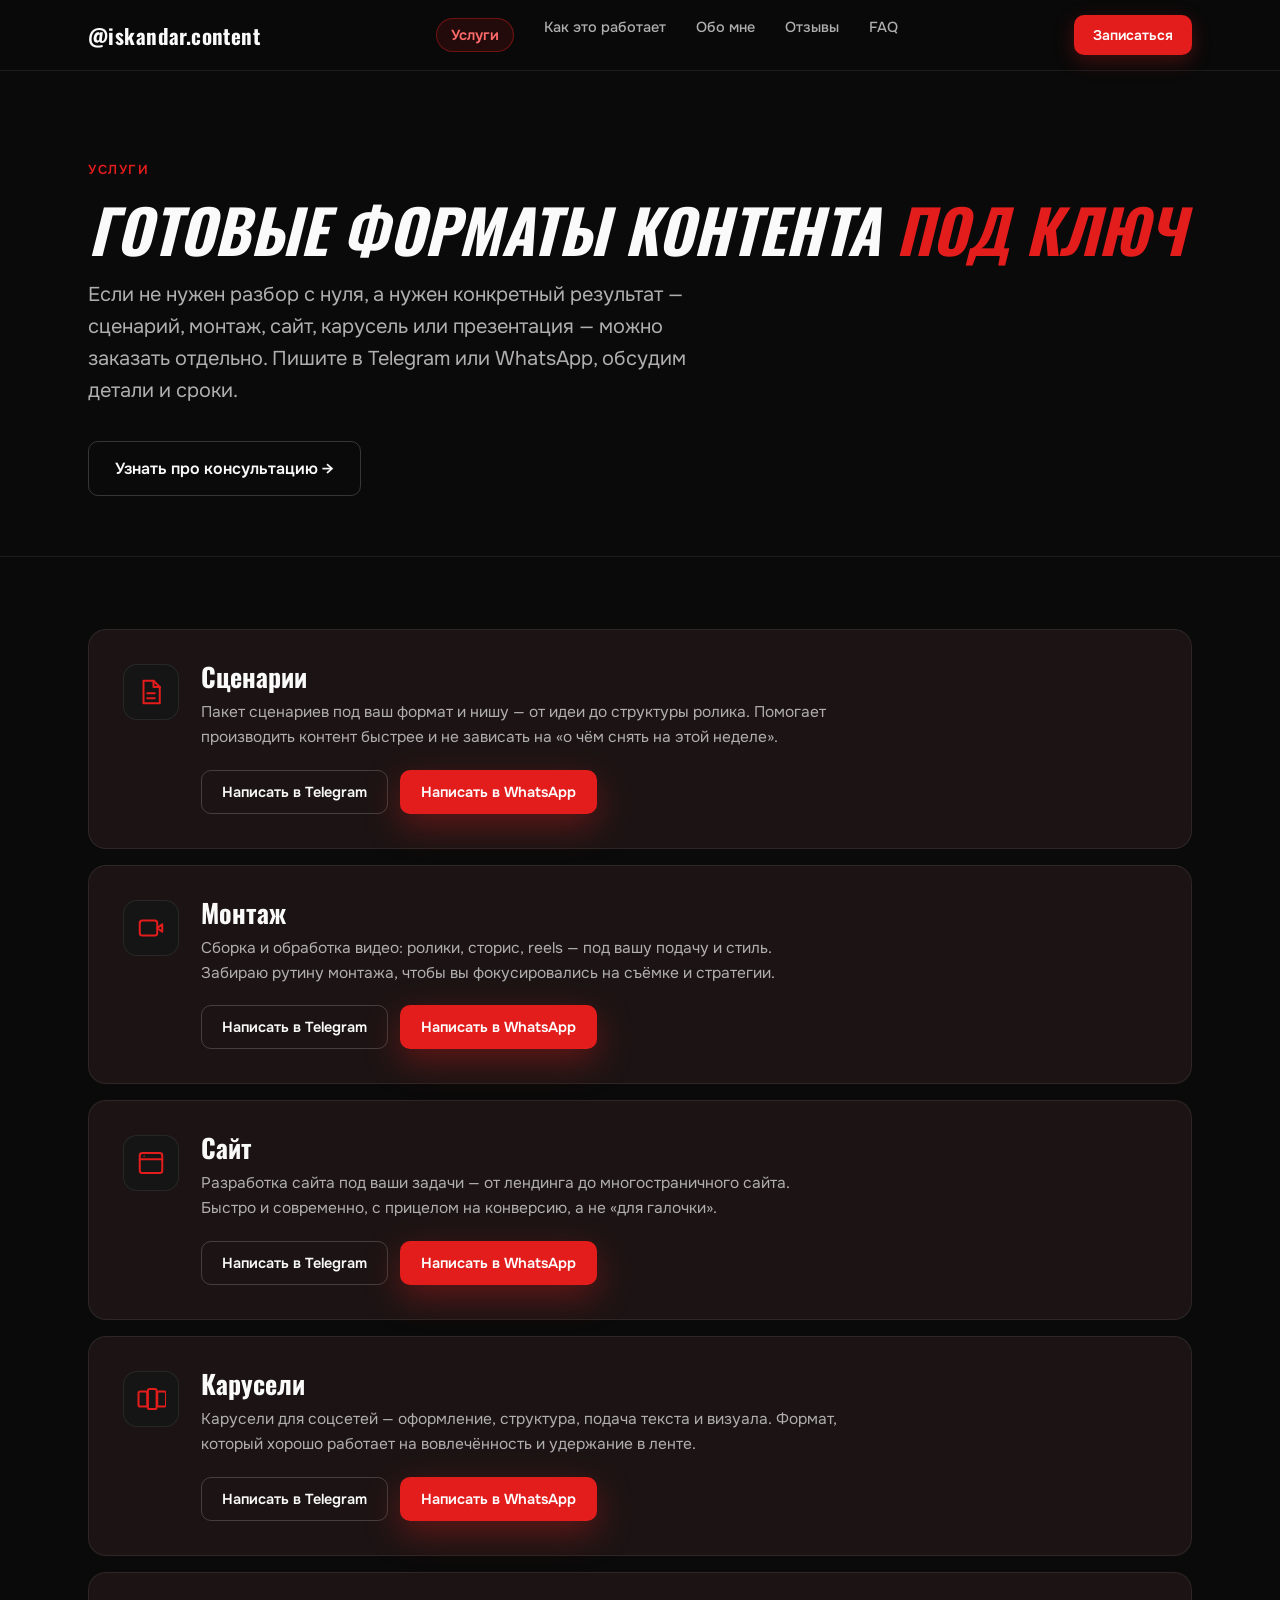
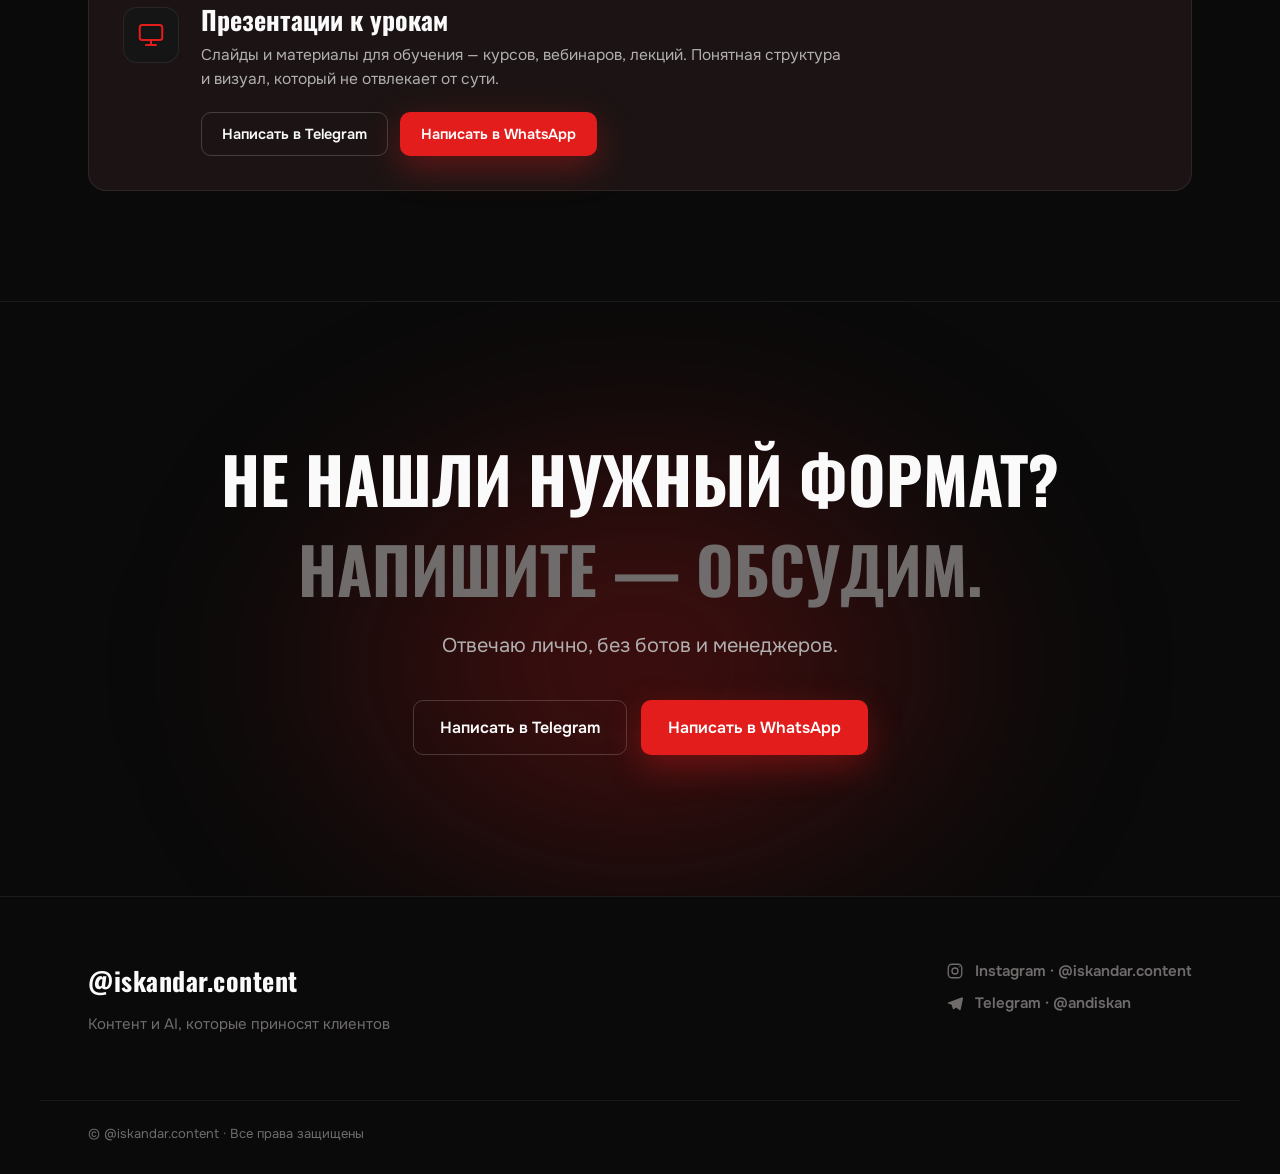
==== commit 71d7063d: "Show both Консультация/Услуги CTA paths at every prominent spot (hero, final CTA, mobile bar, servic" ====
--- a/uslugi.html
+++ b/uslugi.html
@@ -60,6 +60,9 @@
       <div class="eyebrow" data-reveal>Услуги</div>
       <h1 data-reveal style="--delay:60ms">Готовые форматы контента <span class="accent-text">под ключ</span></h1>
       <p class="lead" data-reveal style="--delay:120ms">Если не нужен разбор с нуля, а нужен конкретный результат — сценарий, монтаж, сайт, карусель или презентация — можно заказать отдельно. Пишите в Telegram или WhatsApp, обсудим детали и сроки.</p>
+      <div class="hero-cta" data-reveal style="--delay:180ms">
+        <a href="index.html#consult" class="btn btn-outline btn-lg">Узнать про консультацию →</a>
+      </div>
     </div>
   </section>
 
--- a/css/style.css
+++ b/css/style.css
@@ -778,10 +778,13 @@
   backdrop-filter: blur(12px);
 }
 .mobile-cta .btn { display: block; width: 100%; padding: 15px; font-size: 16px; }
+.mobile-cta-split { gap: 10px; }
+.mobile-cta-split .btn { flex: 1; padding: 14px 10px; font-size: 14.5px; }
 
 /* ---------- Responsive ---------- */
 @media (max-width: 860px) {
   .main-nav { display: none; }
   .mobile-cta { display: block; }
+  .mobile-cta-split { display: flex; }
   body { padding-bottom: 76px; }
 }
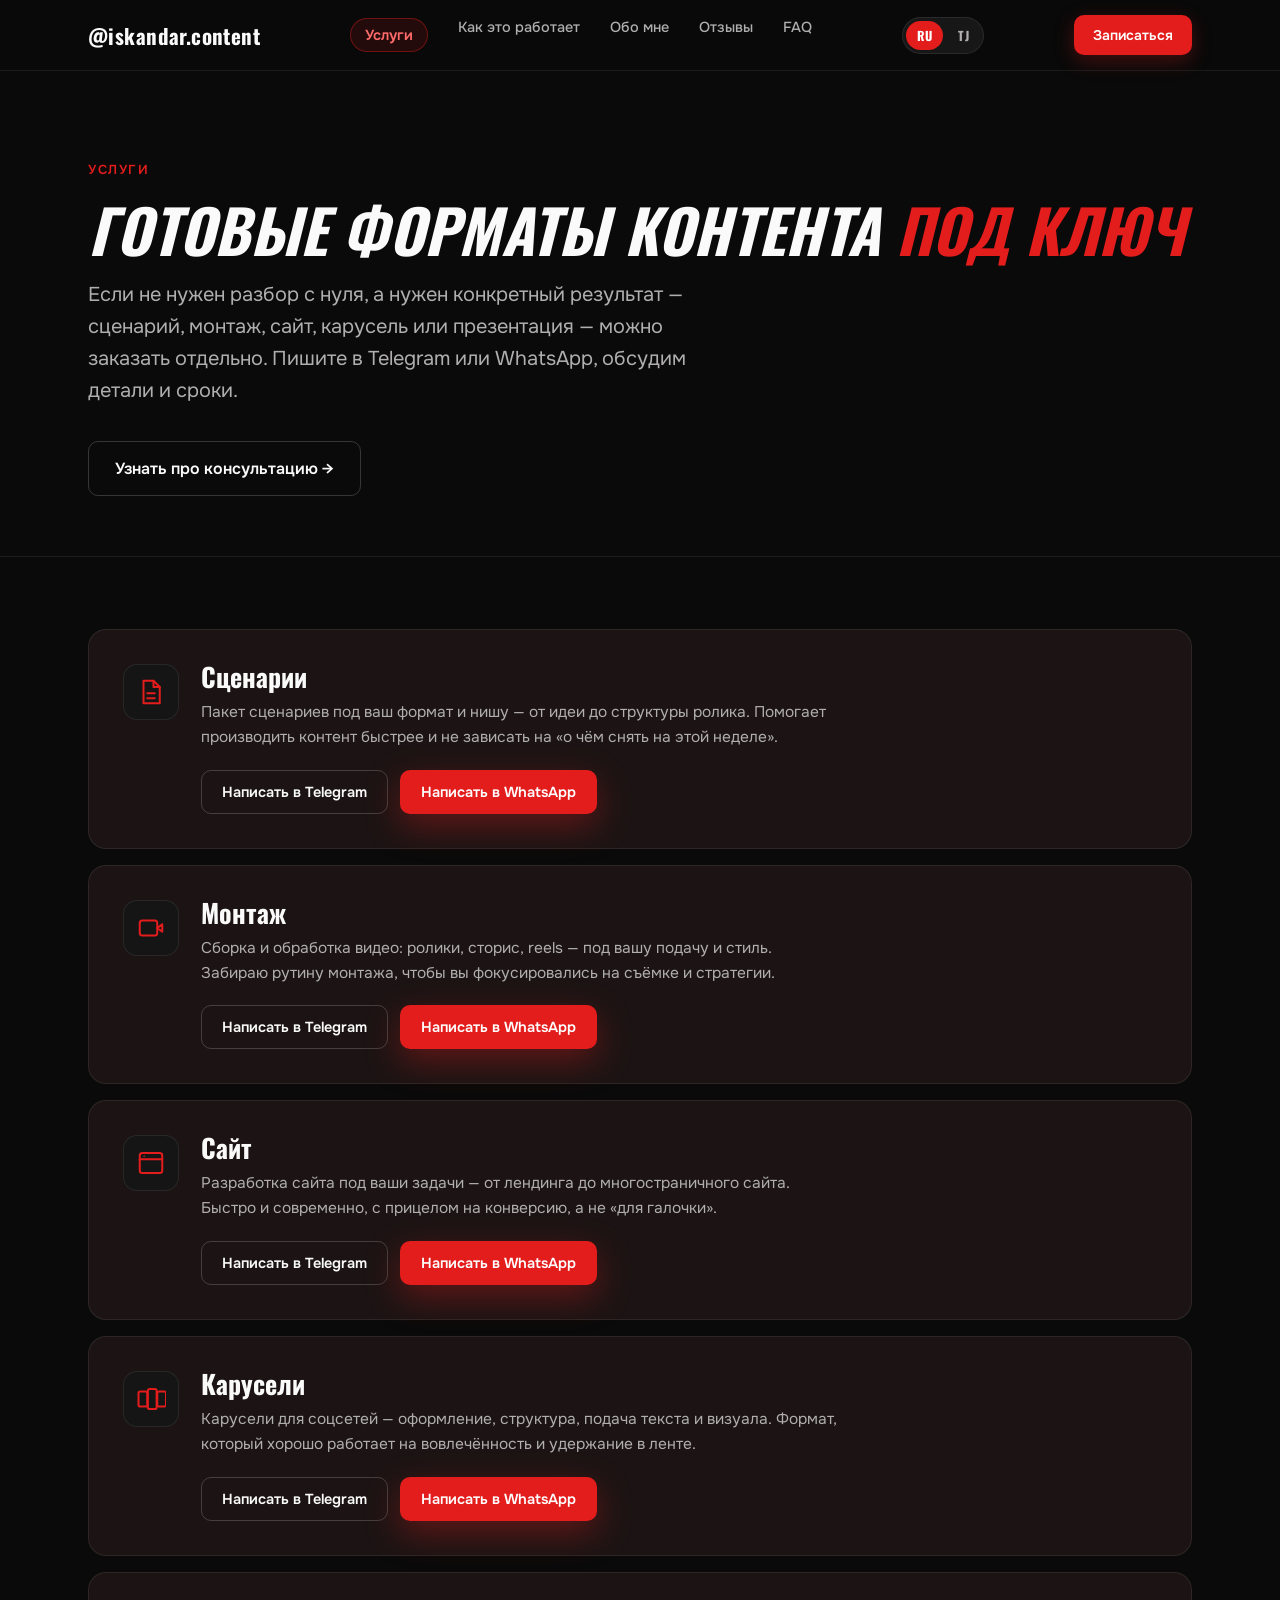
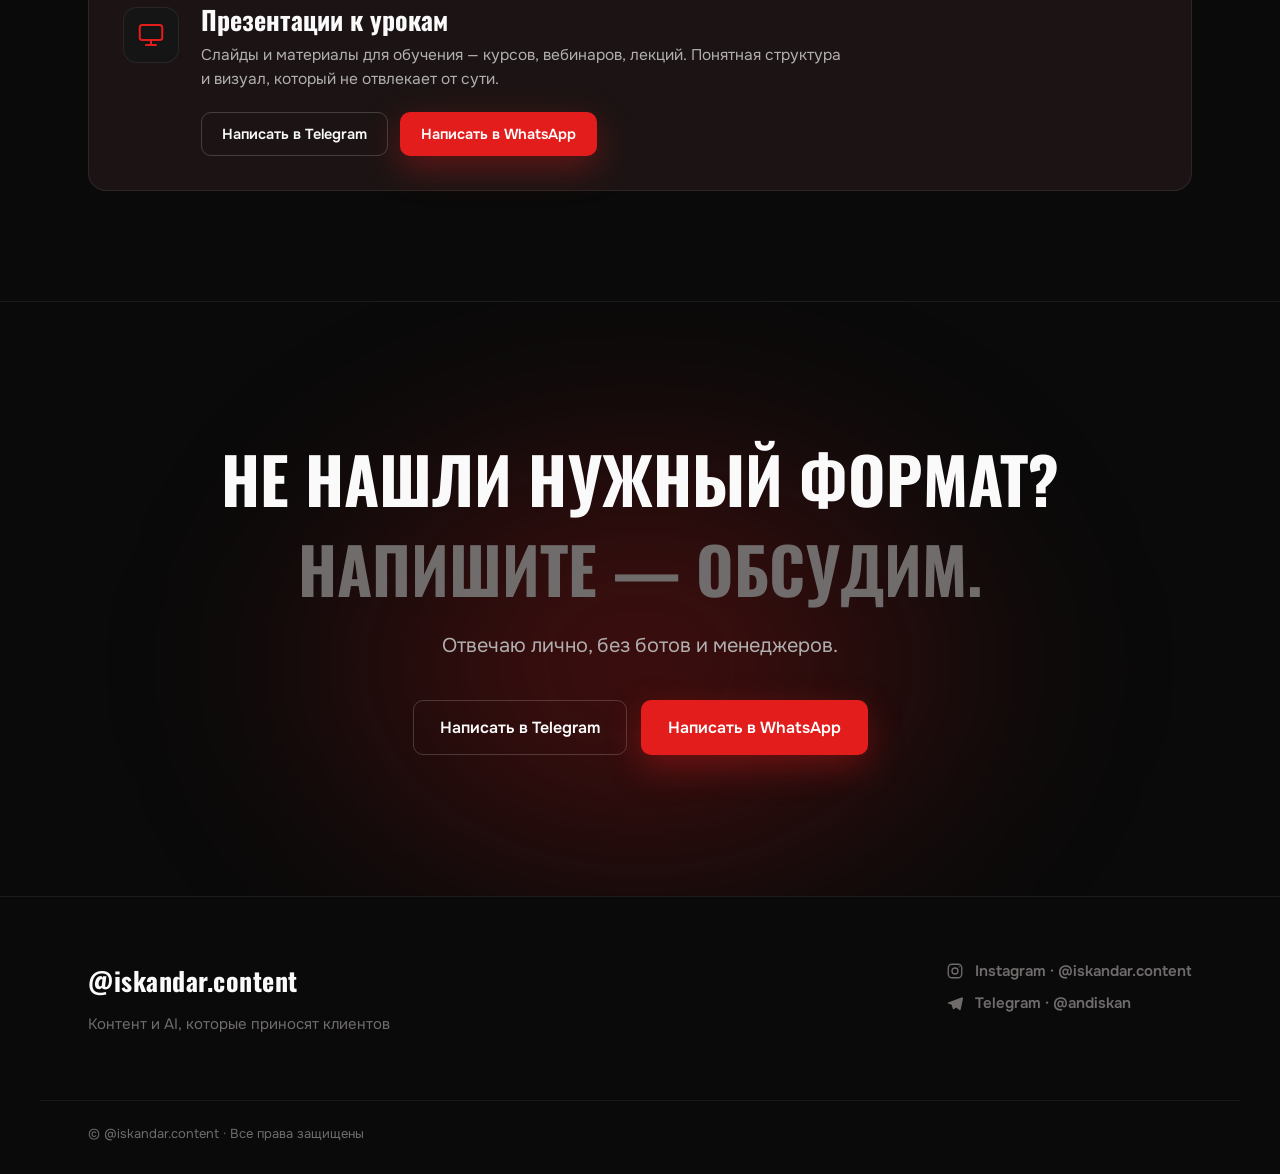
==== commit 0800e860: "Add RU/TJ language switch with full Tajik translation of site copy" ====
--- a/uslugi.html
+++ b/uslugi.html
@@ -18,37 +18,41 @@
     <a href="index.html#top" class="logo">@iskandar.content</a>
     <nav class="main-nav">
       <a href="uslugi.html#top" class="nav-link nav-link-highlight">
-        <span class="nav-link-label">Услуги</span>
+        <span class="nav-link-label" data-tj="Хидматҳо">Услуги</span>
         <span class="nav-link-popup"><span class="nav-link-popup-inner">
           <svg width="20" height="20" viewBox="0 0 24 24" fill="none" stroke="#E31C1C" stroke-width="1.7" stroke-linecap="round" stroke-linejoin="round"><rect x="3" y="7" width="18" height="13" rx="2"/><path d="M8 7V5a2 2 0 0 1 2-2h4a2 2 0 0 1 2 2v2"/></svg>
         </span></span>
       </a>
       <a href="index.html#process" class="nav-link">
-        <span class="nav-link-label">Как это работает</span>
+        <span class="nav-link-label" data-tj="Ин чӣ гуна кор мекунад">Как это работает</span>
         <span class="nav-link-popup"><span class="nav-link-popup-inner">
           <svg width="20" height="20" viewBox="0 0 24 24" fill="none" stroke="#E31C1C" stroke-width="1.7" stroke-linecap="round" stroke-linejoin="round"><circle cx="12" cy="12" r="9"/><path d="m10 8 4 4-4 4"/></svg>
         </span></span>
       </a>
       <a href="index.html#about" class="nav-link">
-        <span class="nav-link-label">Обо мне</span>
+        <span class="nav-link-label" data-tj="Дар бораи ман">Обо мне</span>
         <span class="nav-link-popup"><span class="nav-link-popup-inner">
           <svg width="20" height="20" viewBox="0 0 24 24" fill="none" stroke="#E31C1C" stroke-width="1.7" stroke-linecap="round" stroke-linejoin="round"><circle cx="12" cy="8" r="4"/><path d="M4 20c0-4.4 3.6-6 8-6s8 1.6 8 6"/></svg>
         </span></span>
       </a>
       <a href="index.html#objections" class="nav-link">
-        <span class="nav-link-label">Отзывы</span>
+        <span class="nav-link-label" data-tj="Тавсифҳо">Отзывы</span>
         <span class="nav-link-popup"><span class="nav-link-popup-inner">
           <svg width="20" height="20" viewBox="0 0 24 24" fill="none" stroke="#E31C1C" stroke-width="1.7" stroke-linecap="round" stroke-linejoin="round"><path d="M4 5h16v11H8l-4 4V5Z"/></svg>
         </span></span>
       </a>
       <a href="index.html#faq" class="nav-link">
-        <span class="nav-link-label">FAQ</span>
+        <span class="nav-link-label" data-tj="Саволҳо">FAQ</span>
         <span class="nav-link-popup"><span class="nav-link-popup-inner">
           <svg width="20" height="20" viewBox="0 0 24 24" fill="none" stroke="#E31C1C" stroke-width="1.7" stroke-linecap="round" stroke-linejoin="round"><circle cx="12" cy="12" r="9"/><path d="M9.2 9a2.8 2.8 0 1 1 4.6 2.1c-.9.7-1.3 1.2-1.3 2.4"/><circle cx="12" cy="17" r="0.6" fill="#E31C1C" stroke="none"/></svg>
         </span></span>
       </a>
     </nav>
-    <a href="https://t.me/andiskan" target="_blank" rel="noopener" class="btn btn-primary btn-sm">Записаться</a>
+    <div class="lang-switch" data-lang-group>
+      <button type="button" class="lang-btn is-active" data-lang-btn="ru">RU</button>
+      <button type="button" class="lang-btn" data-lang-btn="tj">TJ</button>
+    </div>
+    <a href="https://t.me/andiskan" target="_blank" rel="noopener" class="btn btn-primary btn-sm" data-tj="Сабти ном">Записаться</a>
   </div>
 </header>
 
@@ -57,11 +61,11 @@
   <!-- ============ SERVICES HERO ============ -->
   <section class="services-hero">
     <div class="wrap">
-      <div class="eyebrow" data-reveal>Услуги</div>
-      <h1 data-reveal style="--delay:60ms">Готовые форматы контента <span class="accent-text">под ключ</span></h1>
-      <p class="lead" data-reveal style="--delay:120ms">Если не нужен разбор с нуля, а нужен конкретный результат — сценарий, монтаж, сайт, карусель или презентация — можно заказать отдельно. Пишите в Telegram или WhatsApp, обсудим детали и сроки.</p>
+      <div class="eyebrow" data-reveal data-tj="Хидматҳо">Услуги</div>
+      <h1 data-reveal style="--delay:60ms" data-tj="Форматҳои тайёри контент &lt;span class=&quot;accent-text&quot;&gt;калиди дар даст&lt;/span&gt;">Готовые форматы контента <span class="accent-text">под ключ</span></h1>
+      <p class="lead" data-reveal style="--delay:120ms" data-tj="Агар таҳлили аз сифр лозим набошад, балки натиҷаи мушаххас — сенария, монтаж, сомона, карусел ё презентатсия — лозим бошад, метавон алоҳида фармоиш дод. Дар Telegram ё WhatsApp нависед, тафсилот ва мӯҳлатро муҳокима мекунем.">Если не нужен разбор с нуля, а нужен конкретный результат — сценарий, монтаж, сайт, карусель или презентация — можно заказать отдельно. Пишите в Telegram или WhatsApp, обсудим детали и сроки.</p>
       <div class="hero-cta" data-reveal style="--delay:180ms">
-        <a href="index.html#consult" class="btn btn-outline btn-lg">Узнать про консультацию →</a>
+        <a href="index.html#consult" class="btn btn-outline btn-lg" data-tj="Дар бораи машварат фаҳмидан →">Узнать про консультацию →</a>
       </div>
     </div>
   </section>
@@ -75,11 +79,11 @@
           <svg width="30" height="30" viewBox="0 0 24 24" fill="none" stroke="#E31C1C" stroke-width="1.6" stroke-linecap="round" stroke-linejoin="round"><path d="M14 3v5h5"/><path d="M6 3h8l5 5v13H6z"/><path d="M9 13h6M9 17h6"/></svg>
         </div>
         <div class="service-block-body">
-          <h2>Сценарии</h2>
-          <p>Пакет сценариев под ваш формат и нишу — от идеи до структуры ролика. Помогает производить контент быстрее и не зависать на «о чём снять на этой неделе».</p>
+          <h2 data-tj="Сенарияҳо">Сценарии</h2>
+          <p data-tj="Бастаи сенарияҳо барои формат ва нишаи шумо — аз ғоя то сохтори видео. Кӯмак мекунад, ки контентро тезтар истеҳсол кунед ва дар «дар ин ҳафта дар бораи чӣ навор гирем» гир накунед.">Пакет сценариев под ваш формат и нишу — от идеи до структуры ролика. Помогает производить контент быстрее и не зависать на «о чём снять на этой неделе».</p>
           <div class="service-block-cta">
-            <a href="https://t.me/andiskan" target="_blank" rel="noopener" class="btn btn-outline">Написать в Telegram</a>
-            <a href="https://wa.me/992874570606" target="_blank" rel="noopener" class="btn btn-primary" data-wa-service="Сценарии">Написать в WhatsApp</a>
+            <a href="https://t.me/andiskan" target="_blank" rel="noopener" class="btn btn-outline" data-tj="Дар Telegram навиштан">Написать в Telegram</a>
+            <a href="https://wa.me/992874570606" target="_blank" rel="noopener" class="btn btn-primary" data-wa-service="Сценарии" data-tj="Дар WhatsApp навиштан">Написать в WhatsApp</a>
           </div>
         </div>
       </div>
@@ -89,11 +93,11 @@
           <svg width="30" height="30" viewBox="0 0 24 24" fill="none" stroke="#E31C1C" stroke-width="1.6" stroke-linecap="round" stroke-linejoin="round"><rect x="3" y="6" width="14" height="12" rx="2"/><path d="m21 9-4 3 4 3V9Z"/></svg>
         </div>
         <div class="service-block-body">
-          <h2>Монтаж</h2>
-          <p>Сборка и обработка видео: ролики, сторис, reels — под вашу подачу и стиль. Забираю рутину монтажа, чтобы вы фокусировались на съёмке и стратегии.</p>
+          <h2 data-tj="Монтаж">Монтаж</h2>
+          <p data-tj="Ҷамъоварӣ ва коркарди видео: клипҳо, сторис, reels — мувофиқи услуб ва пешниҳоди шумо. Рутини монтажро ба зимма мегирам, то шумо ба навор гирифтан ва стратегия тамаркуз кунед.">Сборка и обработка видео: ролики, сторис, reels — под вашу подачу и стиль. Забираю рутину монтажа, чтобы вы фокусировались на съёмке и стратегии.</p>
           <div class="service-block-cta">
-            <a href="https://t.me/andiskan" target="_blank" rel="noopener" class="btn btn-outline">Написать в Telegram</a>
-            <a href="https://wa.me/992874570606" target="_blank" rel="noopener" class="btn btn-primary" data-wa-service="Монтаж">Написать в WhatsApp</a>
+            <a href="https://t.me/andiskan" target="_blank" rel="noopener" class="btn btn-outline" data-tj="Дар Telegram навиштан">Написать в Telegram</a>
+            <a href="https://wa.me/992874570606" target="_blank" rel="noopener" class="btn btn-primary" data-wa-service="Монтаж" data-tj="Дар WhatsApp навиштан">Написать в WhatsApp</a>
           </div>
         </div>
       </div>
@@ -103,11 +107,11 @@
           <svg width="30" height="30" viewBox="0 0 24 24" fill="none" stroke="#E31C1C" stroke-width="1.6" stroke-linecap="round" stroke-linejoin="round"><rect x="3" y="4" width="18" height="16" rx="2"/><path d="M3 9h18"/><circle cx="6.5" cy="6.5" r="0.6" fill="#E31C1C" stroke="none"/></svg>
         </div>
         <div class="service-block-body">
-          <h2>Сайт</h2>
-          <p>Разработка сайта под ваши задачи — от лендинга до многостраничного сайта. Быстро и современно, с прицелом на конверсию, а не «для галочки».</p>
+          <h2 data-tj="Сомона">Сайт</h2>
+          <p data-tj="Таҳияи сомона мувофиқи вазифаҳои шумо — аз лендинг то сомонаи бисёрсаҳифагӣ. Тез ва муосир, бо тамаркуз ба конверсия, на «барои галочка».">Разработка сайта под ваши задачи — от лендинга до многостраничного сайта. Быстро и современно, с прицелом на конверсию, а не «для галочки».</p>
           <div class="service-block-cta">
-            <a href="https://t.me/andiskan" target="_blank" rel="noopener" class="btn btn-outline">Написать в Telegram</a>
-            <a href="https://wa.me/992874570606" target="_blank" rel="noopener" class="btn btn-primary" data-wa-service="Сайт">Написать в WhatsApp</a>
+            <a href="https://t.me/andiskan" target="_blank" rel="noopener" class="btn btn-outline" data-tj="Дар Telegram навиштан">Написать в Telegram</a>
+            <a href="https://wa.me/992874570606" target="_blank" rel="noopener" class="btn btn-primary" data-wa-service="Сайт" data-tj="Дар WhatsApp навиштан">Написать в WhatsApp</a>
           </div>
         </div>
       </div>
@@ -117,11 +121,11 @@
           <svg width="30" height="30" viewBox="0 0 24 24" fill="none" stroke="#E31C1C" stroke-width="1.6" stroke-linecap="round" stroke-linejoin="round"><rect x="2" y="6" width="7" height="12" rx="1.5"/><rect x="9.5" y="4" width="7" height="16" rx="1.5"/><rect x="17" y="6" width="7" height="12" rx="1.5"/></svg>
         </div>
         <div class="service-block-body">
-          <h2>Карусели</h2>
-          <p>Карусели для соцсетей — оформление, структура, подача текста и визуала. Формат, который хорошо работает на вовлечённость и удержание в ленте.</p>
+          <h2 data-tj="Каруселҳо">Карусели</h2>
+          <p data-tj="Каруселҳо барои шабакаҳои иҷтимоӣ — тарҳбандӣ, сохтор, пешниҳоди матн ва визуал. Форматест, ки барои ҷалбшавӣ ва нигоҳ доштан дар лента хуб кор мекунад.">Карусели для соцсетей — оформление, структура, подача текста и визуала. Формат, который хорошо работает на вовлечённость и удержание в ленте.</p>
           <div class="service-block-cta">
-            <a href="https://t.me/andiskan" target="_blank" rel="noopener" class="btn btn-outline">Написать в Telegram</a>
-            <a href="https://wa.me/992874570606" target="_blank" rel="noopener" class="btn btn-primary" data-wa-service="Карусели">Написать в WhatsApp</a>
+            <a href="https://t.me/andiskan" target="_blank" rel="noopener" class="btn btn-outline" data-tj="Дар Telegram навиштан">Написать в Telegram</a>
+            <a href="https://wa.me/992874570606" target="_blank" rel="noopener" class="btn btn-primary" data-wa-service="Карусели" data-tj="Дар WhatsApp навиштан">Написать в WhatsApp</a>
           </div>
         </div>
       </div>
@@ -131,11 +135,11 @@
           <svg width="30" height="30" viewBox="0 0 24 24" fill="none" stroke="#E31C1C" stroke-width="1.6" stroke-linecap="round" stroke-linejoin="round"><rect x="3" y="4" width="18" height="12" rx="2"/><path d="M8 20h8M12 16v4"/></svg>
         </div>
         <div class="service-block-body">
-          <h2>Презентации к урокам</h2>
-          <p>Слайды и материалы для обучения — курсов, вебинаров, лекций. Понятная структура и визуал, который не отвлекает от сути.</p>
+          <h2 data-tj="Презентатсия барои дарсҳо">Презентации к урокам</h2>
+          <p data-tj="Слайдҳо ва маводи таълимӣ — барои курсҳо, вебинарҳо, лексияҳо. Сохтори фаҳмо ва визуале, ки аз моҳият дур намекунад.">Слайды и материалы для обучения — курсов, вебинаров, лекций. Понятная структура и визуал, который не отвлекает от сути.</p>
           <div class="service-block-cta">
-            <a href="https://t.me/andiskan" target="_blank" rel="noopener" class="btn btn-outline">Написать в Telegram</a>
-            <a href="https://wa.me/992874570606" target="_blank" rel="noopener" class="btn btn-primary" data-wa-service="Презентации к урокам">Написать в WhatsApp</a>
+            <a href="https://t.me/andiskan" target="_blank" rel="noopener" class="btn btn-outline" data-tj="Дар Telegram навиштан">Написать в Telegram</a>
+            <a href="https://wa.me/992874570606" target="_blank" rel="noopener" class="btn btn-primary" data-wa-service="Презентации к урокам" data-tj="Дар WhatsApp навиштан">Написать в WhatsApp</a>
           </div>
         </div>
       </div>
@@ -147,11 +151,11 @@
   <section class="final-cta">
     <div class="final-cta-glow" aria-hidden="true"></div>
     <div class="wrap wrap-cta">
-      <h2 data-reveal>Не нашли нужный формат?<br><span class="muted-line">Напишите — обсудим.</span></h2>
-      <p class="lead" data-reveal style="--delay:80ms">Отвечаю лично, без ботов и менеджеров.</p>
+      <h2 data-reveal data-tj="Форматии заруриро наёфтед?&lt;br&gt;&lt;span class=&quot;muted-line&quot;&gt;Нависед — муҳокима мекунем.&lt;/span&gt;">Не нашли нужный формат?<br><span class="muted-line">Напишите — обсудим.</span></h2>
+      <p class="lead" data-reveal style="--delay:80ms" data-tj="Шахсан ҷавоб медиҳам, бидуни бот ва менеҷер.">Отвечаю лично, без ботов и менеджеров.</p>
       <div class="hero-cta" style="justify-content:center" data-reveal style="--delay:140ms">
-        <a href="https://t.me/andiskan" target="_blank" rel="noopener" class="btn btn-outline btn-lg">Написать в Telegram</a>
-        <a href="https://wa.me/992874570606" target="_blank" rel="noopener" class="btn btn-primary btn-lg" data-wa-service="Консультацию по услугам">Написать в WhatsApp</a>
+        <a href="https://t.me/andiskan" target="_blank" rel="noopener" class="btn btn-outline btn-lg" data-tj="Дар Telegram навиштан">Написать в Telegram</a>
+        <a href="https://wa.me/992874570606" target="_blank" rel="noopener" class="btn btn-primary btn-lg" data-wa-service="Консультацию по услугам" data-tj="Дар WhatsApp навиштан">Написать в WhatsApp</a>
       </div>
     </div>
   </section>
@@ -163,7 +167,7 @@
   <div class="wrap footer-inner">
     <div class="footer-brand">
       <div class="footer-logo">@iskandar.content</div>
-      <div class="footer-tag">Контент и AI, которые приносят клиентов</div>
+      <div class="footer-tag" data-tj="Контент ва AI, ки муштарӣ меоранд">Контент и AI, которые приносят клиентов</div>
     </div>
     <div class="footer-socials">
       <a href="https://instagram.com/iskandar.content" target="_blank" rel="noopener">
@@ -176,12 +180,12 @@
       </a>
     </div>
   </div>
-  <div class="wrap footer-bottom">© @iskandar.content · Все права защищены</div>
+  <div class="wrap footer-bottom" data-tj="© @iskandar.content · Ҳамаи ҳуқуқҳо ҳифз шудаанд">© @iskandar.content · Все права защищены</div>
 </footer>
 
 <!-- ============ MOBILE STICKY CTA ============ -->
 <div class="mobile-cta">
-  <a href="https://t.me/andiskan" target="_blank" rel="noopener" class="btn btn-primary">Написать в Telegram →</a>
+  <a href="https://t.me/andiskan" target="_blank" rel="noopener" class="btn btn-primary" data-tj="Дар Telegram навиштан →">Написать в Telegram →</a>
 </div>
 
 <script src="js/script.js"></script>
--- a/css/style.css
+++ b/css/style.css
@@ -165,6 +165,31 @@
   .nav-link-popup { transition: none; }
   .nav-link-popup.is-bouncing .nav-link-popup-inner { animation: none; }
 }
+
+.lang-switch {
+  display: flex;
+  gap: 4px;
+  background: rgba(255,255,255,0.06);
+  border: 1px solid var(--border-subtle);
+  border-radius: 100px;
+  padding: 3px;
+  flex-shrink: 0;
+}
+.lang-btn {
+  border: none;
+  background: transparent;
+  color: var(--text-secondary);
+  font-family: var(--font-head);
+  font-size: 12.5px;
+  font-weight: 700;
+  letter-spacing: 0.03em;
+  padding: 5px 11px;
+  border-radius: 100px;
+  cursor: pointer;
+  transition: background 0.2s ease, color 0.2s ease;
+}
+.lang-btn.is-active { background: var(--accent); color: #fff; }
+.lang-btn:not(.is-active):hover { color: var(--text-primary); }
 
 /* ---------- Reveal animation ---------- */
 [data-reveal] {
@@ -606,6 +631,11 @@
   gap: 22px;
   align-items: stretch;
 }
+.tariffs-single {
+  grid-template-columns: 1fr;
+  justify-items: center;
+}
+.tariffs-single .tariff-card { max-width: 460px; width: 100%; }
 .tariff-card {
   display: flex; flex-direction: column;
   padding: clamp(28px, 3vw, 38px);
@@ -788,3 +818,11 @@
   .mobile-cta-split { display: flex; }
   body { padding-bottom: 76px; }
 }
+
+@media (max-width: 480px) {
+  .header-inner { gap: 8px; }
+  .logo { font-size: 16px; }
+  .lang-switch { padding: 2px; }
+  .lang-btn { padding: 4px 8px; font-size: 11.5px; }
+  .btn-sm { padding: 9px 13px; font-size: 12.5px; }
+}
